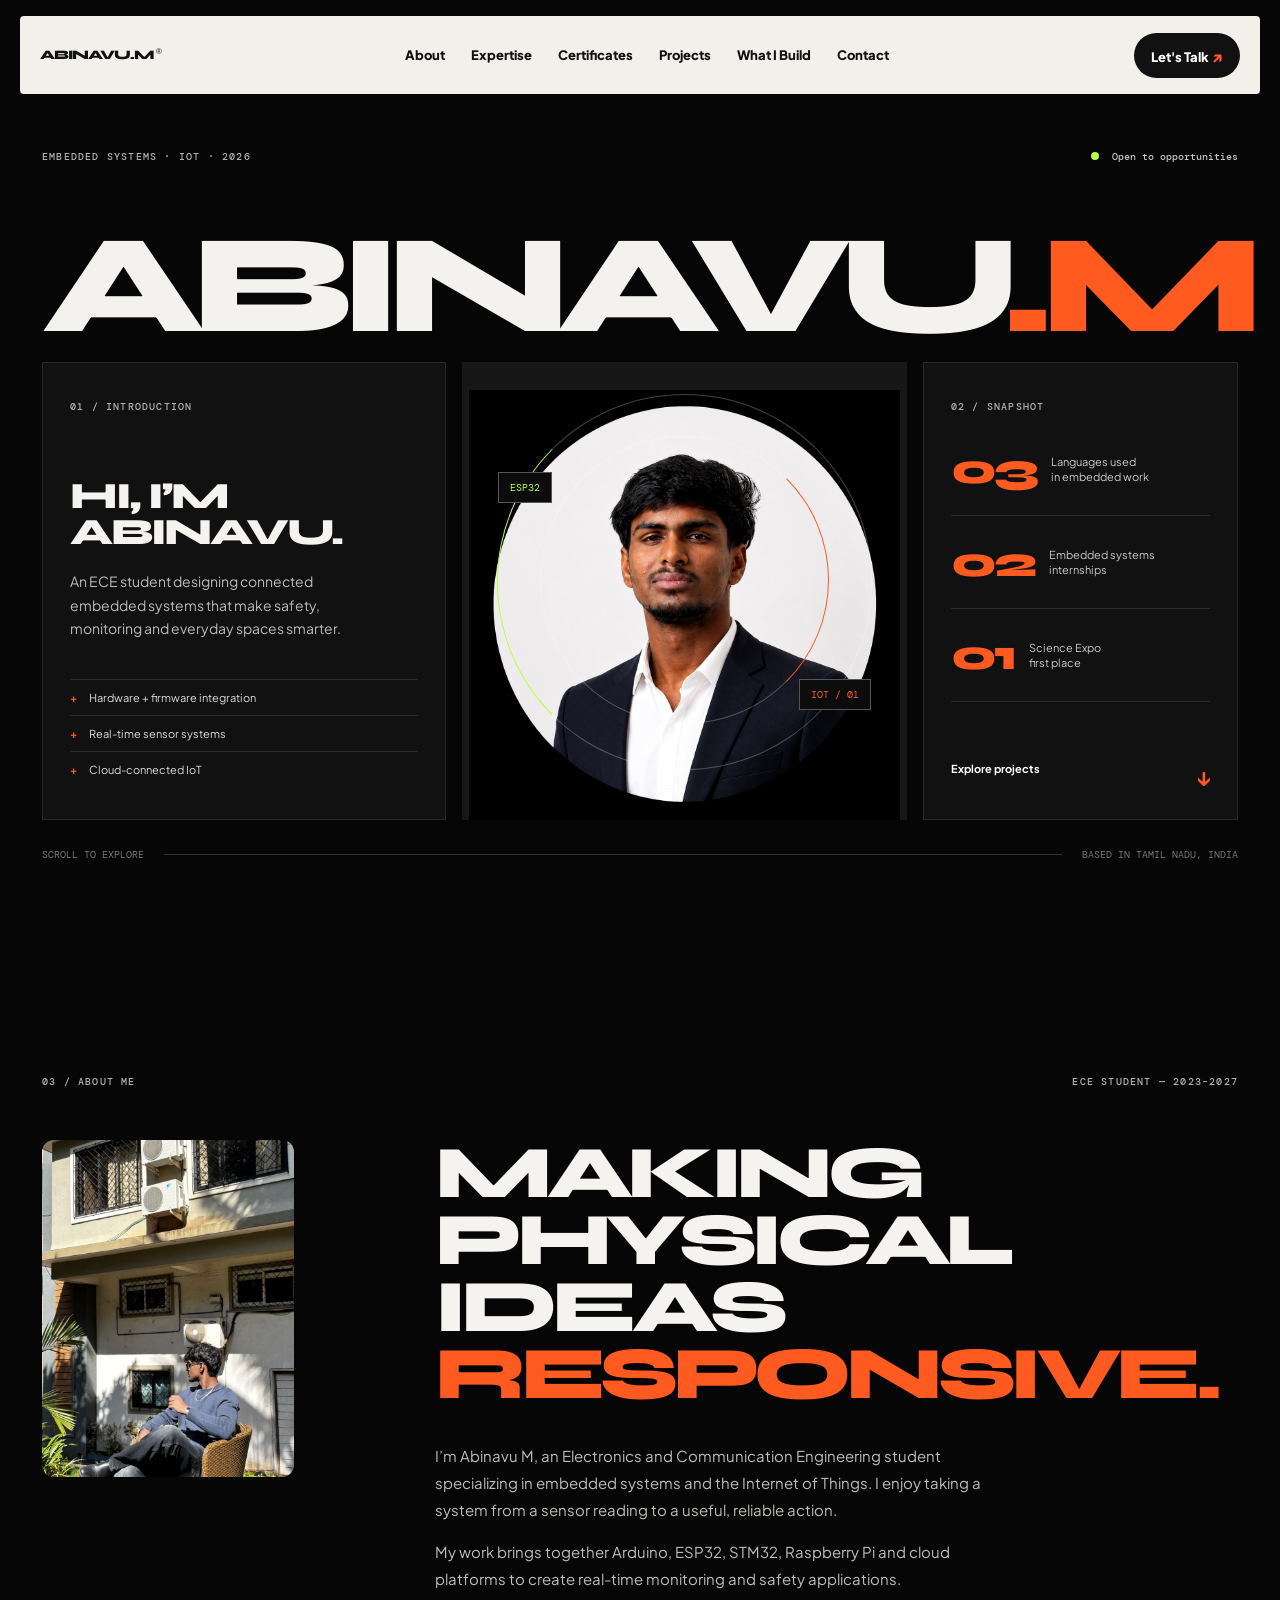
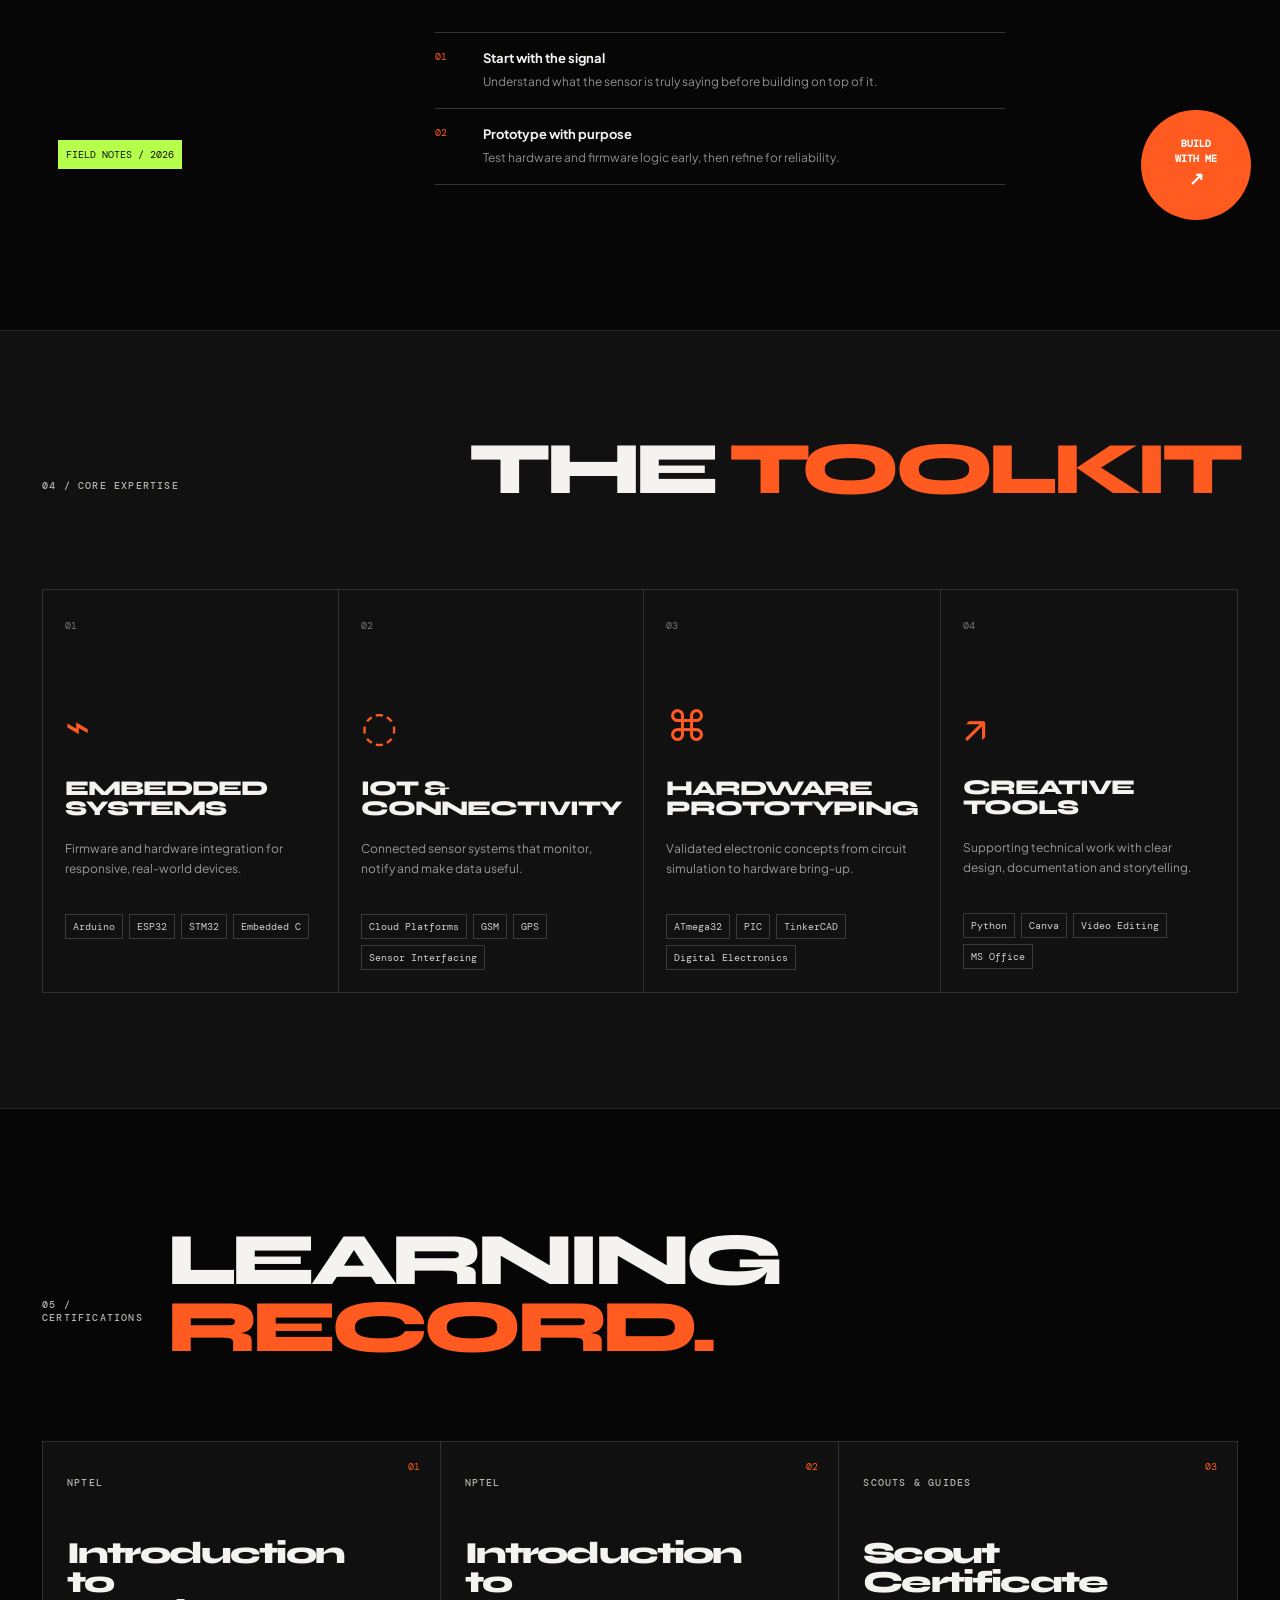
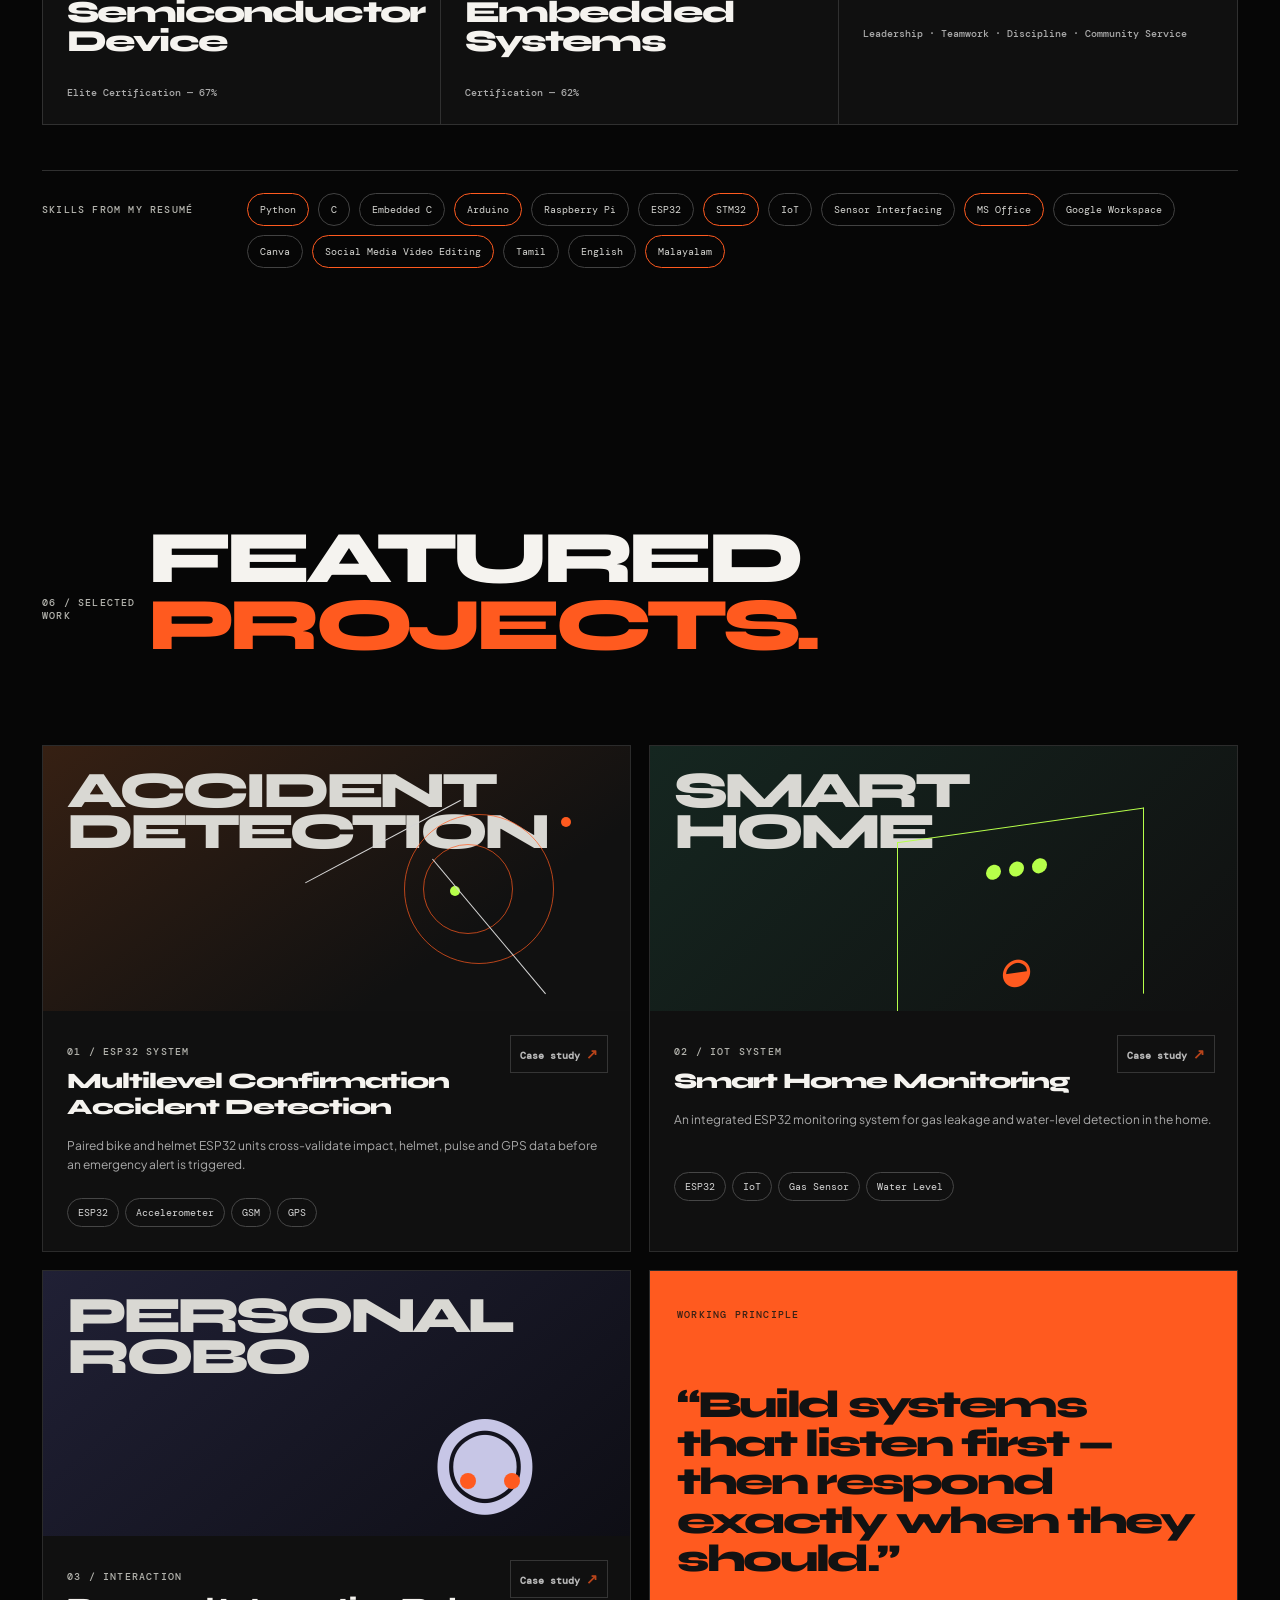
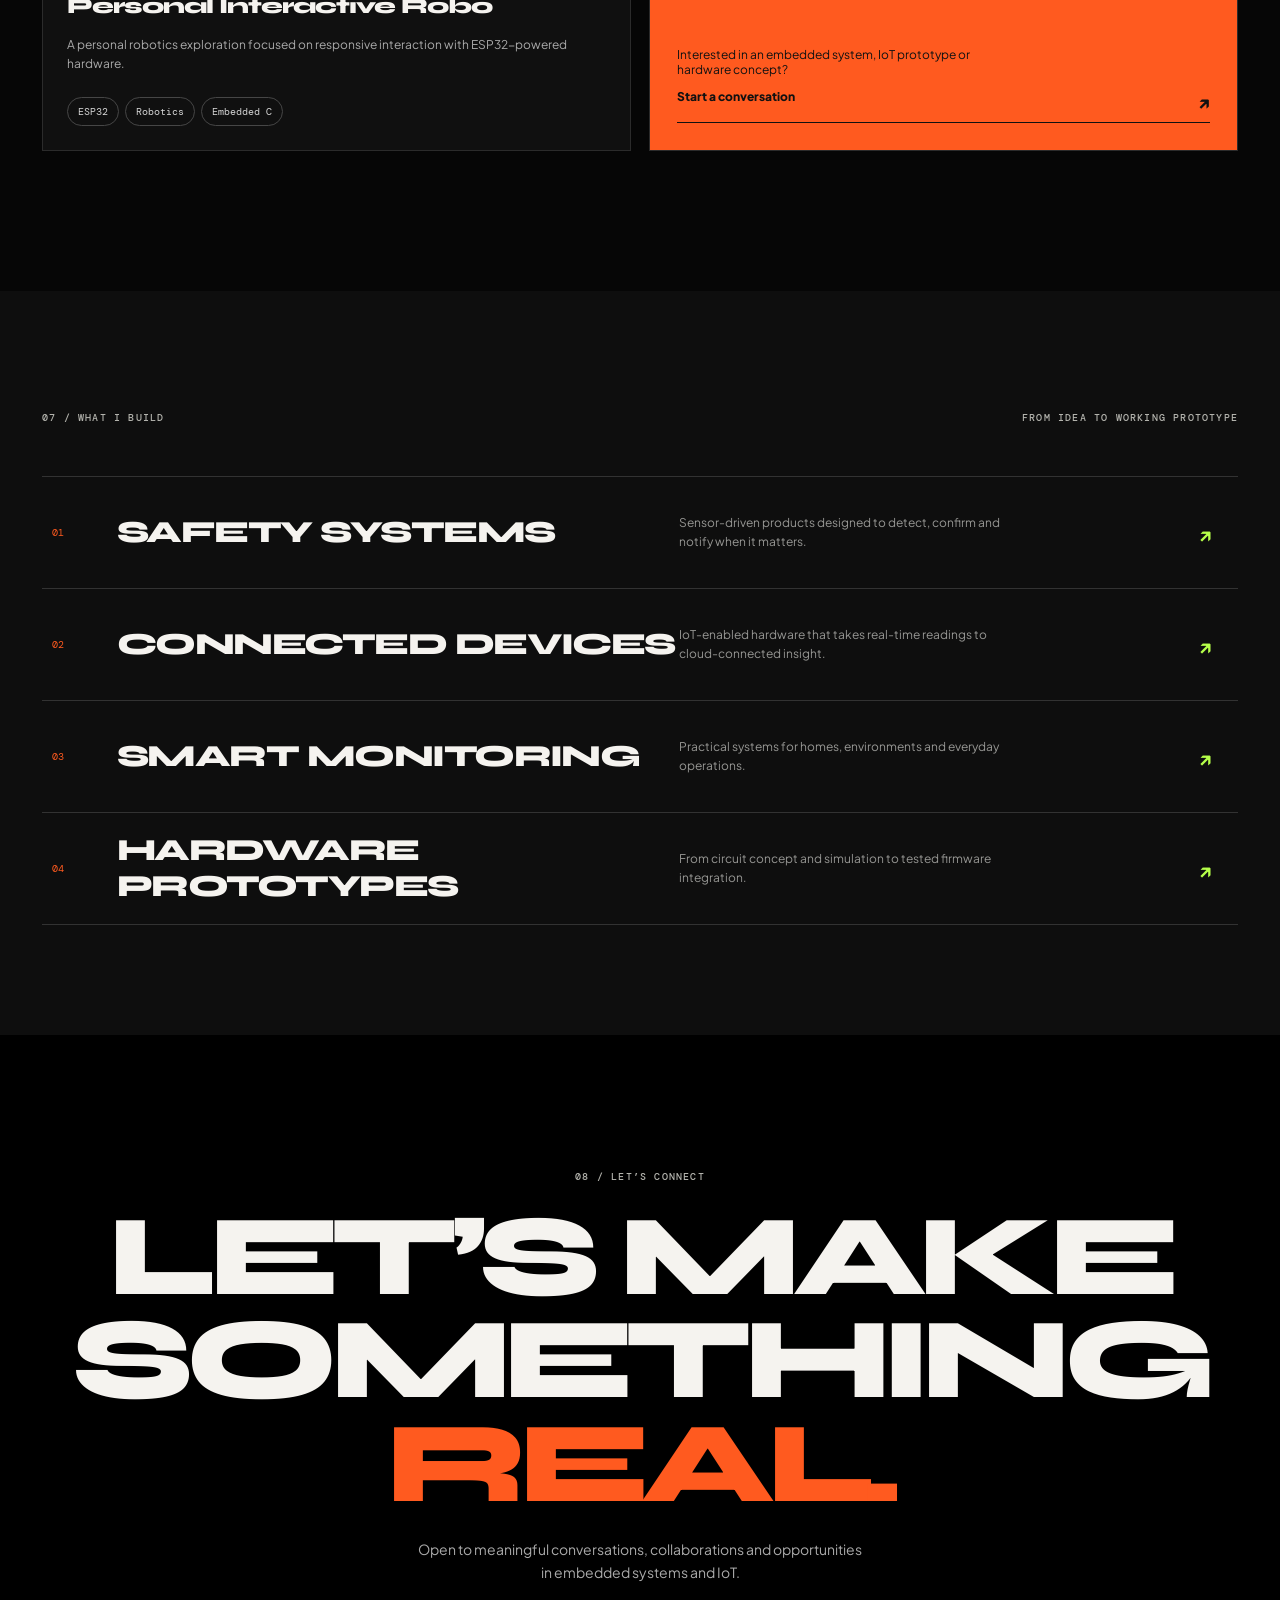
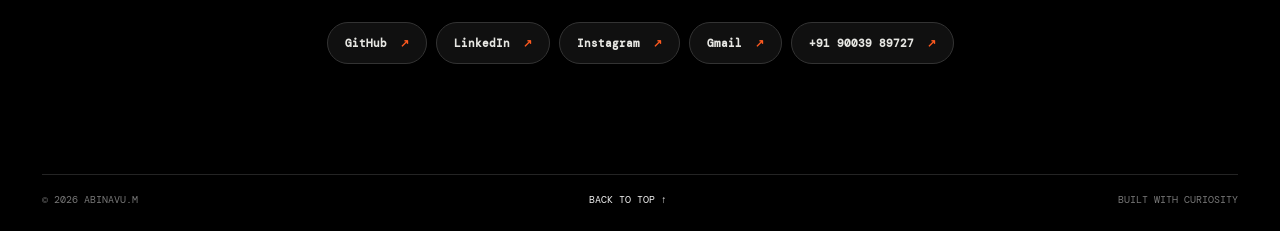
==== index.html @ 6d33aa02 "Publish portfolio website" ====
<!doctype html>
<html lang="en">
<head>
  <meta charset="UTF-8" />
  <meta name="viewport" content="width=device-width, initial-scale=1.0" />
  <meta name="description" content="Abinavu M — embedded systems and IoT engineer." />
  <title>Abinavu M — Embedded Systems & IoT</title>
  <link rel="preconnect" href="https://fonts.googleapis.com">
  <link rel="preconnect" href="https://fonts.gstatic.com" crossorigin>
  <link href="https://fonts.googleapis.com/css2?family=DM+Mono:wght@400;500&family=Syne:wght@500;600;700;800&family=Plus+Jakarta+Sans:wght@400;500;600;700;800&display=swap" rel="stylesheet">
  <link rel="stylesheet" href="style.css" />
</head>
<body>
  <nav class="nav" aria-label="Primary navigation">
    <a class="wordmark" href="#top">ABINAVU.M<span>®</span></a>
    <div class="nav-links"><a href="#about">About</a><a href="#expertise">Expertise</a><a href="#certificates">Certificates</a><a href="#projects">Projects</a><a href="#build">What I Build</a><a href="#contact">Contact</a></div>
    <a class="talk" href="#contact">Let's Talk <span>↗</span></a>
    <button class="menu" type="button" aria-label="Open menu" aria-expanded="false"><i></i><i></i></button>
  </nav>
  <aside class="drawer" aria-hidden="true">
    <div class="drawer-main"><button class="close" aria-label="Close menu">×</button><p class="eyebrow">Navigation</p><div class="drawer-links"><a href="#about">About</a><a href="#expertise">Expertise</a><a href="#certificates">Certificates</a><a href="#projects">Projects</a><a href="#build">What I Build</a><a href="#contact">Contact</a></div></div>
    <div class="drawer-side"><p class="outline-name">ABINAVU</p><p>Building at the intersection of hardware, firmware and real-world safety.</p><div class="platforms"><span>Embedded C</span><span>ESP32</span><span>IoT</span><span>Python</span></div></div>
  </aside>
  <main id="top">
    <section class="hero section-shell">
      <div class="hero-top"><p class="eyebrow">Embedded systems · IoT · 2026</p><p class="availability"><b></b> Open to opportunities</p></div>
      <h1>ABINAVU<span>.M</span></h1>
      <div class="hero-grid">
        <article class="intro-card"><p class="mono">01 / INTRODUCTION</p><h2>HI, I’M<br>ABINAVU.</h2><p class="lead">An ECE student designing connected embedded systems that make safety, monitoring and everyday spaces smarter.</p><ul><li><b>+</b> Hardware + firmware integration</li><li><b>+</b> Real-time sensor systems</li><li><b>+</b> Cloud-connected IoT</li></ul></article>
        <div class="portrait-stage"><div class="orbit orbit-one"></div><div class="orbit orbit-two"></div><div class="chip chip-one">ESP32</div><div class="chip chip-two">IOT / 01</div><img src="abinavu-portrait.png" alt="Portrait of Abinavu M" /></div>
        <article class="stats-card"><p class="mono">02 / SNAPSHOT</p><div><strong>03</strong><span>Languages used<br>in embedded work</span></div><div><strong>02</strong><span>Embedded systems<br>internships</span></div><div><strong>01</strong><span>Science Expo<br>first place</span></div><a href="#projects">Explore projects <span>↓</span></a></article>
      </div>
      <div class="hero-footer"><span>SCROLL TO EXPLORE</span><div class="scroll-line"></div><span>BASED IN TAMIL NADU, INDIA</span></div>
    </section>

    <section id="about" class="about section-shell">
      <div class="section-head"><p class="eyebrow">03 / ABOUT ME</p><p class="mono">ECE STUDENT — 2023–2027</p></div>
      <div class="about-grid"><div class="photo-wrap"><img src="abinavu-outdoor.jpeg" alt="Abinavu seated outdoors" /><span class="photo-label">FIELD NOTES / 2026</span></div>
      <div class="about-copy"><h2>MAKING PHYSICAL<br>IDEAS <em>RESPONSIVE.</em></h2><p>I’m Abinavu M, an Electronics and Communication Engineering student specializing in embedded systems and the Internet of Things. I enjoy taking a system from a sensor reading to a useful, reliable action.</p><p>My work brings together Arduino, ESP32, STM32, Raspberry Pi and cloud platforms to create real-time monitoring and safety applications.</p><div class="principles"><div><span>01</span><b>Start with the signal</b><p>Understand what the sensor is truly saying before building on top of it.</p></div><div><span>02</span><b>Prototype with purpose</b><p>Test hardware and firmware logic early, then refine for reliability.</p></div></div><a class="round-cta" href="#contact">BUILD<br>WITH ME <span>↗</span></a></div></div>
    </section>

    <section id="expertise" class="expertise"><div class="section-shell"><div class="section-head"><p class="eyebrow">04 / CORE EXPERTISE</p><h2>THE <em>TOOLKIT</em></h2></div><div class="expertise-grid">
      <article><span class="card-no">01</span><div class="card-icon">⌁</div><h3>EMBEDDED<br>SYSTEMS</h3><p>Firmware and hardware integration for responsive, real-world devices.</p><ul><li>Arduino</li><li>ESP32</li><li>STM32</li><li>Embedded C</li></ul></article>
      <article><span class="card-no">02</span><div class="card-icon">◌</div><h3>IOT &<br>CONNECTIVITY</h3><p>Connected sensor systems that monitor, notify and make data useful.</p><ul><li>Cloud Platforms</li><li>GSM</li><li>GPS</li><li>Sensor Interfacing</li></ul></article>
      <article><span class="card-no">03</span><div class="card-icon">⌘</div><h3>HARDWARE<br>PROTOTYPING</h3><p>Validated electronic concepts from circuit simulation to hardware bring-up.</p><ul><li>ATmega32</li><li>PIC</li><li>TinkerCAD</li><li>Digital Electronics</li></ul></article>
      <article><span class="card-no">04</span><div class="card-icon">↗</div><h3>CREATIVE<br>TOOLS</h3><p>Supporting technical work with clear design, documentation and storytelling.</p><ul><li>Python</li><li>Canva</li><li>Video Editing</li><li>MS Office</li></ul></article>
    </div></div></section>

    <section id="certificates" class="certificates section-shell"><div class="section-head"><p class="eyebrow">05 / CERTIFICATIONS</p><h2>LEARNING <em>RECORD.</em></h2></div><div class="certificate-grid"><article><span class="cert-no">01</span><p class="mono">NPTEL</p><h3>Introduction to Semiconductor Device</h3><b>Elite Certification — 67%</b></article><article><span class="cert-no">02</span><p class="mono">NPTEL</p><h3>Introduction to Embedded Systems</h3><b>Certification — 62%</b></article><article><span class="cert-no">03</span><p class="mono">SCOUTS &amp; GUIDES</p><h3>Scout Certificate</h3><b>Leadership · Teamwork · Discipline · Community Service</b></article></div><div class="skills-strip"><p class="eyebrow">SKILLS FROM MY RESUMÉ</p><div><span>Python</span><span>C</span><span>Embedded C</span><span>Arduino</span><span>Raspberry Pi</span><span>ESP32</span><span>STM32</span><span>IoT</span><span>Sensor Interfacing</span><span>MS Office</span><span>Google Workspace</span><span>Canva</span><span>Social Media Video Editing</span><span>Tamil</span><span>English</span><span>Malayalam</span></div></div></section>

    <section id="projects" class="projects section-shell"><div class="section-head"><p class="eyebrow">06 / SELECTED WORK</p><h2>FEATURED <em>PROJECTS.</em></h2></div><div class="project-grid">
      <article class="project primary-project"><div class="project-art accident-art"><span>ACCIDENT<br>DETECTION</span><i class="pulse p1"></i><i class="pulse p2"></i><i class="dot d1"></i><i class="dot d2"></i><i class="line l1"></i><i class="line l2"></i></div><div class="project-info"><div><p class="mono">01 / ESP32 SYSTEM</p><h3>Multilevel Confirmation Accident Detection</h3></div><a class="preview disabled" aria-label="Project preview unavailable">Case study <span>↗</span></a><p>Paired bike and helmet ESP32 units cross-validate impact, helmet, pulse and GPS data before an emergency alert is triggered.</p><div class="badges"><span>ESP32</span><span>Accelerometer</span><span>GSM</span><span>GPS</span></div></div></article>
      <article class="project"><div class="project-art home-art"><span>SMART<br>HOME</span><div class="home-graphic"><i></i><i></i><i></i><b>◒</b></div></div><div class="project-info"><div><p class="mono">02 / IOT SYSTEM</p><h3>Smart Home Monitoring</h3></div><a class="preview disabled" aria-label="Project preview unavailable">Case study <span>↗</span></a><p>An integrated ESP32 monitoring system for gas leakage and water-level detection in the home.</p><div class="badges"><span>ESP32</span><span>IoT</span><span>Gas Sensor</span><span>Water Level</span></div></div></article>
      <article class="project"><div class="project-art robo-art"><span>PERSONAL<br>ROBO</span><div class="robot">◉<i></i><i></i></div></div><div class="project-info"><div><p class="mono">03 / INTERACTION</p><h3>Personal Interactive Robo</h3></div><a class="preview disabled" aria-label="Project preview unavailable">Case study <span>↗</span></a><p>A personal robotics exploration focused on responsive interaction with ESP32-powered hardware.</p><div class="badges"><span>ESP32</span><span>Robotics</span><span>Embedded C</span></div></div></article>
      <article class="project project-quote"><p class="mono">WORKING PRINCIPLE</p><blockquote>“Build systems that listen first — then respond exactly when they should.”</blockquote><p>Interested in an embedded system, IoT prototype or hardware concept?</p><a href="#contact">Start a conversation <span>↗</span></a></article>
    </div></section>

    <section id="build" class="build"><div class="section-shell"><div class="section-head"><p class="eyebrow">07 / WHAT I BUILD</p><p class="mono">FROM IDEA TO WORKING PROTOTYPE</p></div><div class="service-list"><article><span>01</span><h3>SAFETY SYSTEMS</h3><p>Sensor-driven products designed to detect, confirm and notify when it matters.</p><b>↗</b></article><article><span>02</span><h3>CONNECTED DEVICES</h3><p>IoT-enabled hardware that takes real-time readings to cloud-connected insight.</p><b>↗</b></article><article><span>03</span><h3>SMART MONITORING</h3><p>Practical systems for homes, environments and everyday operations.</p><b>↗</b></article><article><span>04</span><h3>HARDWARE PROTOTYPES</h3><p>From circuit concept and simulation to tested firmware integration.</p><b>↗</b></article></div></div></section>
    <footer id="contact"><p class="eyebrow">08 / LET’S CONNECT</p><h2>LET’S MAKE<br>SOMETHING <em>REAL.</em></h2><p class="footer-copy">Open to meaningful conversations, collaborations and opportunities in embedded systems and IoT.</p><div class="socials"><a href="https://github.com/abiabinavu" target="_blank" rel="noreferrer">GitHub <span>↗</span></a><a href="https://www.linkedin.com/in/abi-abinavu" target="_blank" rel="noreferrer">LinkedIn <span>↗</span></a><a href="https://www.instagram.com/abiabinavu" target="_blank" rel="noreferrer">Instagram <span>↗</span></a><a href="mailto:abinavuabinavu@gmail.com">Gmail <span>↗</span></a><a href="tel:+919003989727">+91 90039 89727 <span>↗</span></a></div><div class="footer-bottom"><span>© 2026 ABINAVU.M</span><a href="#top">BACK TO TOP ↑</a><span>BUILT WITH CURIOSITY</span></div></footer>
  </main><script src="script.js"></script>
</body>
</html>
---- style.css ----
:root{--bg:#060606;--surface:#111;--line:#292929;--ink:#f5f3ef;--muted:#a7a7a3;--orange:#ff5a1f;--lime:#b6ff4a}*{box-sizing:border-box}html{scroll-behavior:smooth;overflow-x:hidden}body{margin:0;background:var(--bg);color:var(--ink);font-family:'Plus Jakarta Sans',sans-serif;overflow-x:hidden}.section-shell{max-width:1400px;margin:auto;padding:0 42px}.nav{height:78px;width:min(calc(100% - 40px),1320px);position:sticky;z-index:20;top:16px;margin:16px auto 0;padding:0 20px;background:#f1f0eb;color:#111;display:flex;align-items:center;justify-content:space-between;border-radius:4px}.wordmark{font:800 19px Syne,sans-serif;color:#111;text-decoration:none;letter-spacing:-1px}.wordmark span{font:500 8px sans-serif;vertical-align:top;margin-left:2px}.nav-links{display:flex;gap:26px}.nav a{color:#111;text-decoration:none;font-size:13px;font-weight:800}.nav-links a:hover{text-decoration:underline}.talk{padding:12px 17px!important;border-radius:30px;background:#111;color:white!important}.talk span{color:var(--orange);font-size:16px}.menu{display:none;border:0;background:transparent;width:38px;height:38px;padding:8px}.menu i{display:block;height:2px;background:#111;margin:6px 0}.drawer{position:fixed;z-index:50;inset:0;display:grid;grid-template-columns:1.15fr .85fr;visibility:hidden;opacity:0;transition:.35s ease}.drawer.is-open{visibility:visible;opacity:1}.drawer-main{position:relative;background:#050505;padding:8vw}.drawer-side{background:#202020;padding:8vw 5vw;display:flex;flex-direction:column;justify-content:center}.close{position:absolute;right:35px;top:24px;border:0;background:transparent;color:#fff;font-size:42px;line-height:1}.drawer-links{margin-top:8vh;display:flex;flex-direction:column;gap:14px}.drawer-links a{font:800 clamp(1.8rem,5vw,4rem) Syne,sans-serif;color:#fff;text-decoration:none;text-transform:uppercase;white-space:nowrap}.drawer-links a:hover{color:var(--orange)}.outline-name{font:800 clamp(4rem,9vw,8rem) Syne,sans-serif;color:transparent;-webkit-text-stroke:1px #777;line-height:.8}.drawer-side>p:not(.outline-name){max-width:260px;color:#b9b9b9;line-height:1.6}.platforms{display:flex;flex-wrap:wrap;gap:8px;margin-top:25px}.platforms span,.badges span{border:1px solid #464646;border-radius:20px;padding:7px 10px;font:10px 'DM Mono',monospace;color:#d6d6d6}.eyebrow,.mono{font:500 10px 'DM Mono',monospace;letter-spacing:1.2px;color:#b3b3ad;text-transform:uppercase}.hero{padding-top:46px}.hero-top,.section-head,.hero-footer{display:flex;justify-content:space-between;align-items:center}.availability{font:500 10px 'DM Mono',monospace;color:#c4c4c0}.availability b{display:inline-block;width:8px;height:8px;border-radius:50%;background:var(--lime);margin-right:7px}.hero h1{font:900 clamp(4.4rem,15vw,13rem) Syne,sans-serif;letter-spacing:-.09em;line-height:.72;margin:62px 0 26px;color:#f3f2ee}.hero h1 span{color:var(--orange)}.hero-grid{display:grid;grid-template-columns:1fr 1.1fr .78fr;min-height:458px;gap:16px}.intro-card,.stats-card{border:1px solid var(--line);background:var(--surface);padding:27px;position:relative}.intro-card h2{font:800 clamp(1.7rem,2.9vw,3rem) Syne,sans-serif;line-height:.95;letter-spacing:-.06em;margin:66px 0 20px}.lead{font-size:14px;line-height:1.7;color:#bbb;max-width:275px}.intro-card ul{list-style:none;margin:38px 0 0;padding:0}.intro-card li{font-size:11px;padding:11px 0;border-top:1px solid #2c2c2c;color:#ddd}.intro-card li b{color:var(--orange);margin-right:10px}.portrait-stage{background:#171717;position:relative;overflow:hidden;display:flex;align-items:end;justify-content:center}.portrait-stage:after{content:'';position:absolute;width:85%;aspect-ratio:1;border-radius:50%;top:11%;background:radial-gradient(circle,#353535 0 1%,#222 2% 18%,transparent 19%);opacity:.55}.portrait-stage img{height:94%;max-width:100%;object-fit:contain;z-index:2;filter:contrast(1.05)}.orbit{position:absolute;z-index:3;border:1px solid rgba(255,255,255,.25);border-radius:50%;animation:spin 14s linear infinite}.orbit-one{height:63%;aspect-ratio:1;top:16%;border-right-color:var(--orange)}.orbit-two{height:82%;aspect-ratio:1;top:7%;border-left-color:var(--lime);animation-direction:reverse}.chip{position:absolute;z-index:4;font:10px 'DM Mono',monospace;padding:8px 11px;background:#0c0c0c;border:1px solid #555}.chip-one{top:24%;left:8%;color:var(--lime)}.chip-two{right:8%;bottom:24%;color:var(--orange)}@keyframes spin{to{transform:rotate(360deg)}}.stats-card{display:flex;flex-direction:column}.stats-card>div{padding:20px 0;border-bottom:1px solid #2d2d2d;display:flex;align-items:center;gap:15px}.stats-card strong{font:800 43px Syne,sans-serif;color:var(--orange);letter-spacing:-3px}.stats-card span{font-size:11px;line-height:1.4;color:#cacac6}.stats-card a{margin-top:auto;text-decoration:none;color:#fff;font-size:11px;font-weight:700}.stats-card a span{float:right;font-size:22px;color:var(--orange)}.hero-footer{padding:28px 0 74px;font:10px 'DM Mono',monospace;color:#777}.scroll-line{height:1px;background:#343434;flex:1;margin:0 20px}.about{padding-top:130px;padding-bottom:145px}.about-grid{display:grid;grid-template-columns:.92fr 1.08fr;gap:11vw;margin-top:42px}.photo-wrap{position:relative}.photo-wrap img{width:100%;display:block;border-radius:12px;filter:saturate(.8) contrast(1.05)}.photo-label{position:absolute;bottom:16px;left:16px;color:#111;background:var(--lime);padding:8px;font:10px 'DM Mono',monospace}.about-copy{position:relative}.about-copy h2,.section-head h2,footer h2{font:800 clamp(2.6rem,5.8vw,6rem) Syne,sans-serif;line-height:.9;letter-spacing:-.075em;margin:0 0 34px}.about-copy h2 em,.section-head h2 em,footer h2 em{color:var(--orange);font-style:normal}.about-copy>p{color:#bdbdb9;max-width:570px;line-height:1.8;font-size:15px}.principles{border-top:1px solid #333;margin-top:40px;max-width:570px}.principles>div{display:grid;grid-template-columns:48px 1fr;padding:17px 0;border-bottom:1px solid #333}.principles span{font:10px 'DM Mono',monospace;color:var(--orange)}.principles b{font-size:13px}.principles p{grid-column:2;margin:7px 0 0;font-size:12px;color:#8f8f8d;line-height:1.5}.round-cta{position:absolute;right:-35px;bottom:-35px;width:110px;height:110px;border-radius:50%;background:var(--orange);color:#fff;display:grid;place-content:center;text-align:center;text-decoration:none;font:800 10px 'DM Mono',monospace;line-height:1.5;transition:.25s}.round-cta span{font-size:18px}.round-cta:hover{transform:rotate(10deg) scale(1.09);background:var(--lime);color:#111}.expertise{background:#111;padding:105px 0 115px;border-top:1px solid #252525;border-bottom:1px solid #252525}.expertise-grid{display:grid;grid-template-columns:repeat(4,1fr);margin-top:53px}.expertise-grid article{position:relative;min-height:375px;border:1px solid #303030;padding:22px;transition:.3s}.expertise-grid article+article{border-left:0}.expertise-grid article:hover{background:#171717;box-shadow:inset 0 0 40px rgba(255,90,31,.09)}.card-no{font:10px 'DM Mono',monospace;color:#777}.card-icon{color:var(--orange);font-size:42px;margin:64px 0 28px}.expertise-grid h3{font:800 21px Syne,sans-serif;line-height:.93;letter-spacing:-1px}.expertise-grid p{color:#999;font-size:12px;line-height:1.6;min-height:55px}.expertise-grid ul{margin:20px 0 0;padding:0;list-style:none;display:flex;flex-wrap:wrap;gap:6px}.expertise-grid li{font:10px 'DM Mono',monospace;color:#d0d0ce;border:1px solid #3a3a3a;padding:5px 7px}.projects{padding-top:133px;padding-bottom:140px}.project-grid{display:grid;grid-template-columns:1fr 1fr;gap:18px;margin-top:52px}.project{border:1px solid #2b2b2b;background:#101010}.project-art{height:265px;position:relative;overflow:hidden;background:#191919;padding:24px;font:800 clamp(2.4rem,4vw,4.6rem) Syne,sans-serif;line-height:.82;letter-spacing:-.08em;color:#d9d8d3}.accident-art{background:linear-gradient(145deg,#362013,#111 72%)}.project-art i{position:absolute;display:block}.pulse{height:150px;width:150px;border:1px solid rgba(255,90,31,.7);border-radius:50%;right:13%;top:26%;animation:pulse 2.5s infinite}.p2{height:90px;width:90px;right:20%;top:37%;animation-delay:.5s}.dot{width:10px;height:10px;background:var(--lime);border-radius:50%}.d1{right:29%;top:53%}.d2{right:10%;top:27%;background:var(--orange)}.line{height:1px;background:#d6d6d6;width:30%;transform:rotate(-28deg)}.l1{right:27%;top:36%}.l2{right:9%;top:68%;transform:rotate(50deg)}@keyframes pulse{50%{transform:scale(1.12);opacity:.45}}.home-art{background:linear-gradient(135deg,#152620,#101010)}.home-graphic{position:absolute;right:16%;bottom:0;width:42%;height:70%;border:1px solid #b6ff4a;border-bottom:0;transform:skewY(-8deg);display:flex;gap:12%;padding:35px 15%}.home-graphic i{position:static;width:15px;height:15px;background:var(--lime);border-radius:50%}.home-graphic b{position:absolute;bottom:25px;left:42%;color:var(--orange);font-size:34px}.robo-art{background:linear-gradient(140deg,#202035,#0e0e15)}.robot{position:absolute;right:17%;bottom:12%;font-size:118px;color:#c7c6e6;line-height:.7}.robot i{width:16px;height:16px;background:var(--orange);border-radius:50%;top:52px;left:29px}.robot i+ i{left:73px}.project-info{padding:24px;position:relative}.project-info h3{font:800 22px Syne,sans-serif;letter-spacing:-1px;margin:10px 80px 16px 0}.project-info>p{font-size:12px;color:#aaa;line-height:1.65;min-height:42px}.preview{position:absolute;right:22px;top:24px;font:600 10px 'DM Mono',monospace;color:#fff;text-decoration:none;padding:9px;border:1px solid #454545}.preview span{color:var(--orange);font-size:14px}.disabled{opacity:.7;cursor:default}.badges{display:flex;flex-wrap:wrap;gap:6px;margin-top:20px}.project-quote{min-height:440px;padding:27px;display:flex;flex-direction:column;background:var(--orange);color:#121212}.project-quote .mono{color:#372014}.project-quote blockquote{font:800 clamp(1.7rem,3vw,3rem) Syne,sans-serif;line-height:1;letter-spacing:-.06em;margin:auto 0}.project-quote>p:not(.mono){font-size:12px;max-width:300px}.project-quote a{color:#111;font-size:12px;font-weight:800;text-decoration:none;border-bottom:1px solid #111;padding-bottom:10px}.project-quote a span{float:right;font-size:18px}.build{padding:110px 0;background:#0e0e0e}.service-list{margin-top:42px;border-top:1px solid #323232}.service-list article{min-height:112px;display:grid;grid-template-columns:65px 1.3fr 1.2fr 30px;align-items:center;border-bottom:1px solid #323232;transition:.25s;padding:0 10px}.service-list article:hover{background:#171717;padding-left:22px}.service-list span{font:10px 'DM Mono',monospace;color:var(--orange)}.service-list h3{font:800 clamp(1.2rem,2.4vw,2.2rem) Syne,sans-serif;letter-spacing:-.05em;margin:0}.service-list p{font-size:12px;line-height:1.6;color:#969693;max-width:330px}.service-list b{font-size:20px;color:var(--lime)}footer{padding:125px 42px 25px;text-align:center;background:#000}footer h2{font-size:clamp(3.5rem,9vw,9rem);margin:22px 0}.footer-copy{font-size:14px;color:#aaa;line-height:1.7;max-width:450px;margin:0 auto 37px}.socials{display:flex;justify-content:center;gap:9px;flex-wrap:wrap}.socials a,.socials button{background:#101010;border:1px solid #333;color:#e7e7e3;padding:13px 17px;border-radius:30px;font:600 11px 'DM Mono',monospace;text-decoration:none}.socials a:hover{border-color:var(--orange);color:var(--orange)}.socials span{color:var(--orange);margin-left:6px}.muted-social{opacity:.55;cursor:default}.footer-bottom{max-width:1316px;margin:110px auto 0;padding-top:18px;border-top:1px solid #242424;display:flex;justify-content:space-between;color:#777;font:10px 'DM Mono',monospace}.footer-bottom a{color:#eee;text-decoration:none}
@media(max-width:850px){.nav-links,.talk{display:none}.menu{display:block}.hero-grid{grid-template-columns:1fr 1fr}.portrait-stage{grid-row:1;grid-column:1/3;height:470px}.intro-card{grid-row:2}.stats-card{grid-row:2}.expertise-grid{grid-template-columns:1fr 1fr}.expertise-grid article:nth-child(3){border-left:1px solid #303030}.about-grid{gap:55px}.round-cta{right:0}.project-grid{grid-template-columns:1fr}.project-quote{min-height:300px}.drawer{grid-template-columns:1fr}.drawer-side{display:none}}
@media(max-width:575px){.section-shell{padding:0 19px}.nav{height:63px;width:calc(100% - 20px);top:10px;margin-top:10px;padding:0 15px}.hero{padding-top:35px}.hero h1{font-size:4.25rem;margin:48px 0 22px}.hero-grid{grid-template-columns:1fr;gap:10px}.portrait-stage{grid-row:1;grid-column:auto;height:320px}.intro-card{grid-row:2;padding:21px}.stats-card{grid-row:3;padding:21px}.intro-card h2{margin:35px 0 15px}.hero-footer{padding:22px 0 48px;font-size:8px}.hero-footer span:last-child{display:none}.about{padding-top:82px;padding-bottom:105px}.section-head{align-items:start}.section-head .mono{max-width:120px;text-align:right;line-height:1.5}.about-grid{grid-template-columns:1fr;margin-top:28px;gap:40px}.about-copy h2,.section-head h2{font-size:2.55rem}.round-cta{position:static;margin:30px 0 0}.expertise{padding:76px 0}.expertise-grid{grid-template-columns:1fr;margin-top:33px}.expertise-grid article,.expertise-grid article+article,.expertise-grid article:nth-child(3){border-left:1px solid #303030}.expertise-grid article{min-height:260px}.card-icon{margin:28px 0 22px}.projects{padding-top:82px;padding-bottom:85px}.project-grid{margin-top:32px}.project-art{height:215px}.project-info{padding:19px}.service-list article{grid-template-columns:34px 1fr 22px;min-height:126px;padding:15px 0}.service-list p{grid-column:2;grid-row:2;margin:6px 0}.service-list b{grid-column:3;grid-row:1/3}.build{padding:77px 0}footer{padding:90px 19px 20px}footer h2{font-size:3.5rem}.footer-bottom{margin-top:75px;font-size:8px}.footer-bottom span:last-child{display:none}.drawer-main{padding:70px 30px}.drawer-links{gap:16px;margin-top:13vh}.drawer-links a{font-size:1.4rem}.close{right:20px;top:14px}}
@media(min-width:576px) and (max-width:1000px){.hero h1{font-size:11vw}}
@media(max-width:575px){.hero h1{font-size:3.2rem}}
.certificates{padding-top:118px;padding-bottom:124px}.certificate-grid{display:grid;grid-template-columns:repeat(3,1fr);margin-top:46px;border-top:1px solid #303030}.certificate-grid article{position:relative;min-height:238px;padding:24px;border:1px solid #303030;border-top:0;background:#101010}.certificate-grid article+article{border-left:0}.cert-no{position:absolute;right:20px;top:18px;font:10px 'DM Mono',monospace;color:var(--orange)}.certificate-grid h3{font:800 clamp(1.3rem,2.4vw,2.25rem) Syne,sans-serif;line-height:.96;letter-spacing:-.06em;margin:50px 0 22px;max-width:300px}.certificate-grid b{font:500 10px 'DM Mono',monospace;color:#aaa;line-height:1.5}.skills-strip{display:grid;grid-template-columns:180px 1fr;gap:25px;margin-top:45px;padding-top:22px;border-top:1px solid #303030}.skills-strip>div{display:flex;flex-wrap:wrap;gap:9px}.skills-strip span{border:1px solid #424242;border-radius:20px;color:#d5d5d1;padding:9px 12px;font:10px 'DM Mono',monospace}.skills-strip span:nth-child(3n+1){border-color:var(--orange)}
@media(max-width:850px){.certificate-grid{grid-template-columns:1fr}.certificate-grid article+article{border-left:1px solid #303030;border-top:0}.certificate-grid article{min-height:180px}.certificate-grid h3{margin:30px 0 16px}.skills-strip{grid-template-columns:1fr;gap:15px}}
@media(max-width:575px){.certificates{padding-top:80px;padding-bottom:84px}.certificate-grid{margin-top:30px}.skills-strip{margin-top:30px}}
@media(min-width:576px){.hero h1{font-size:clamp(4rem,11vw,10.5rem)}}
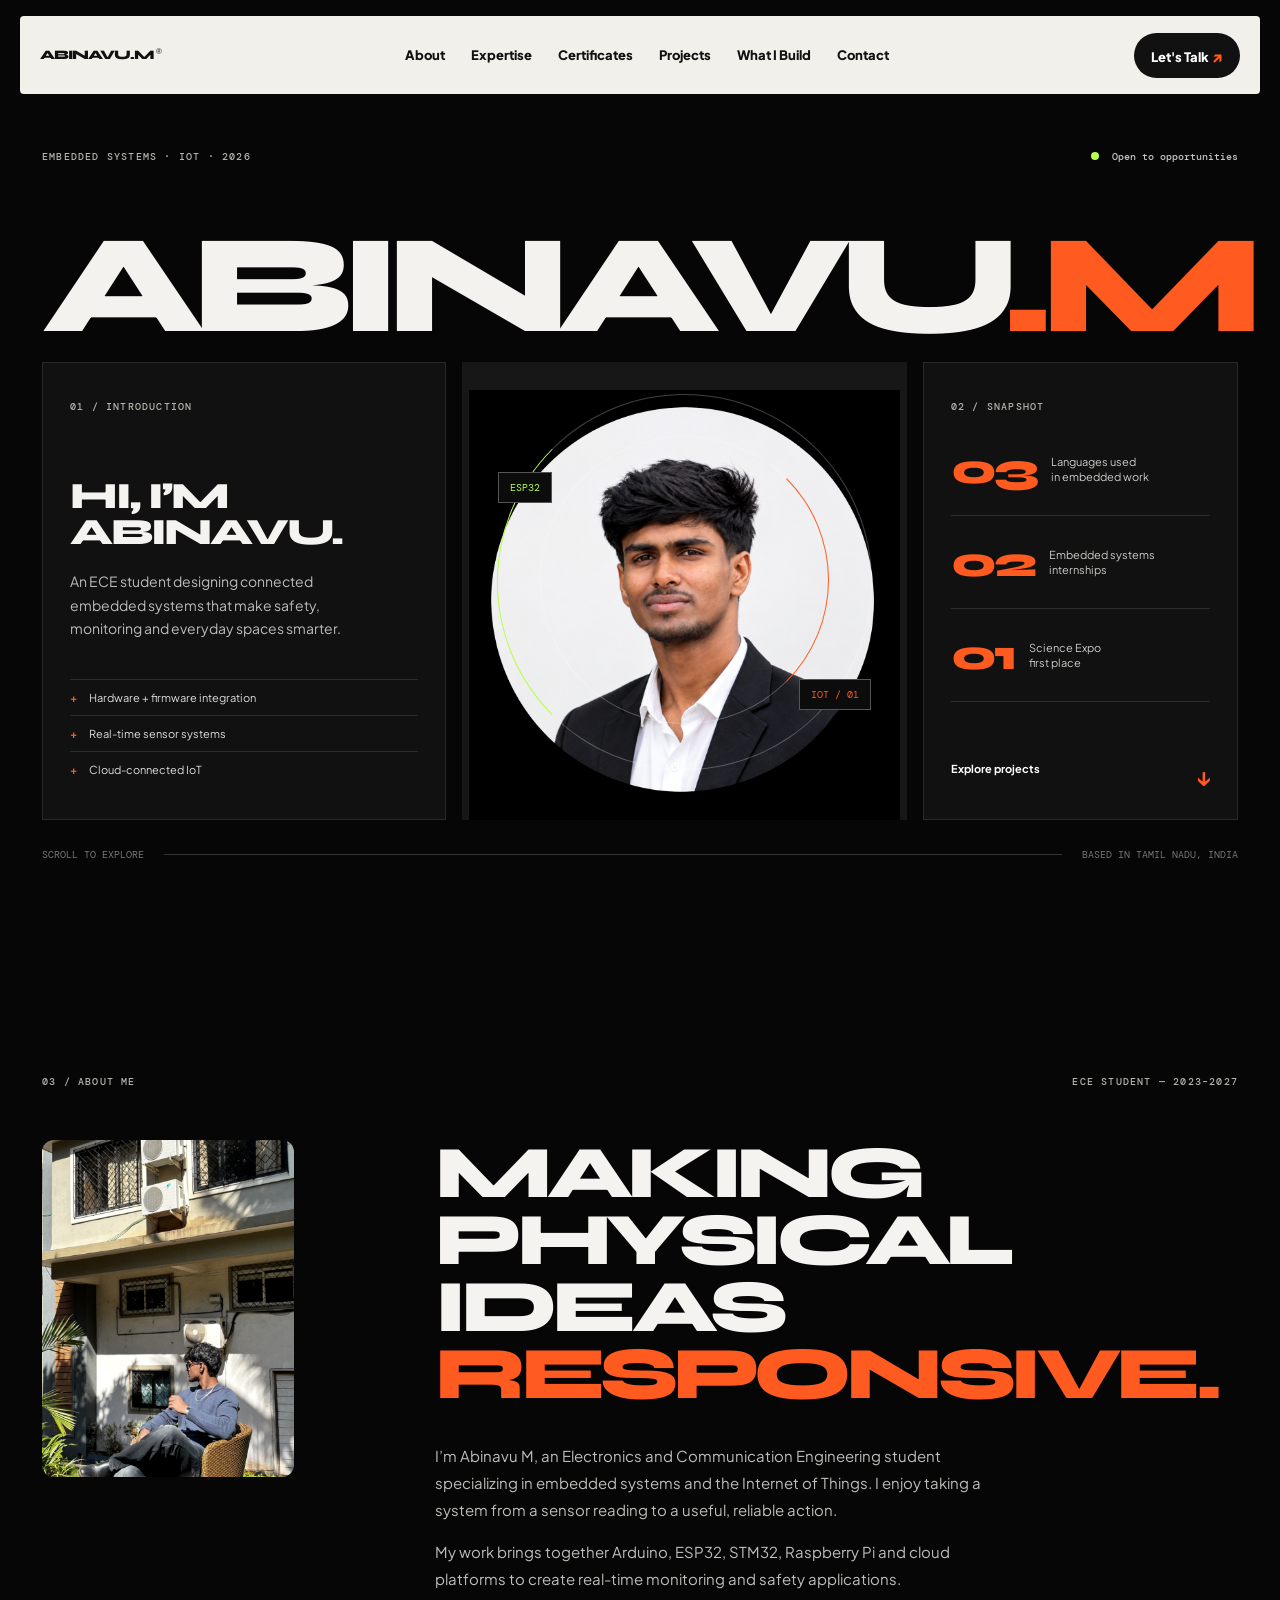
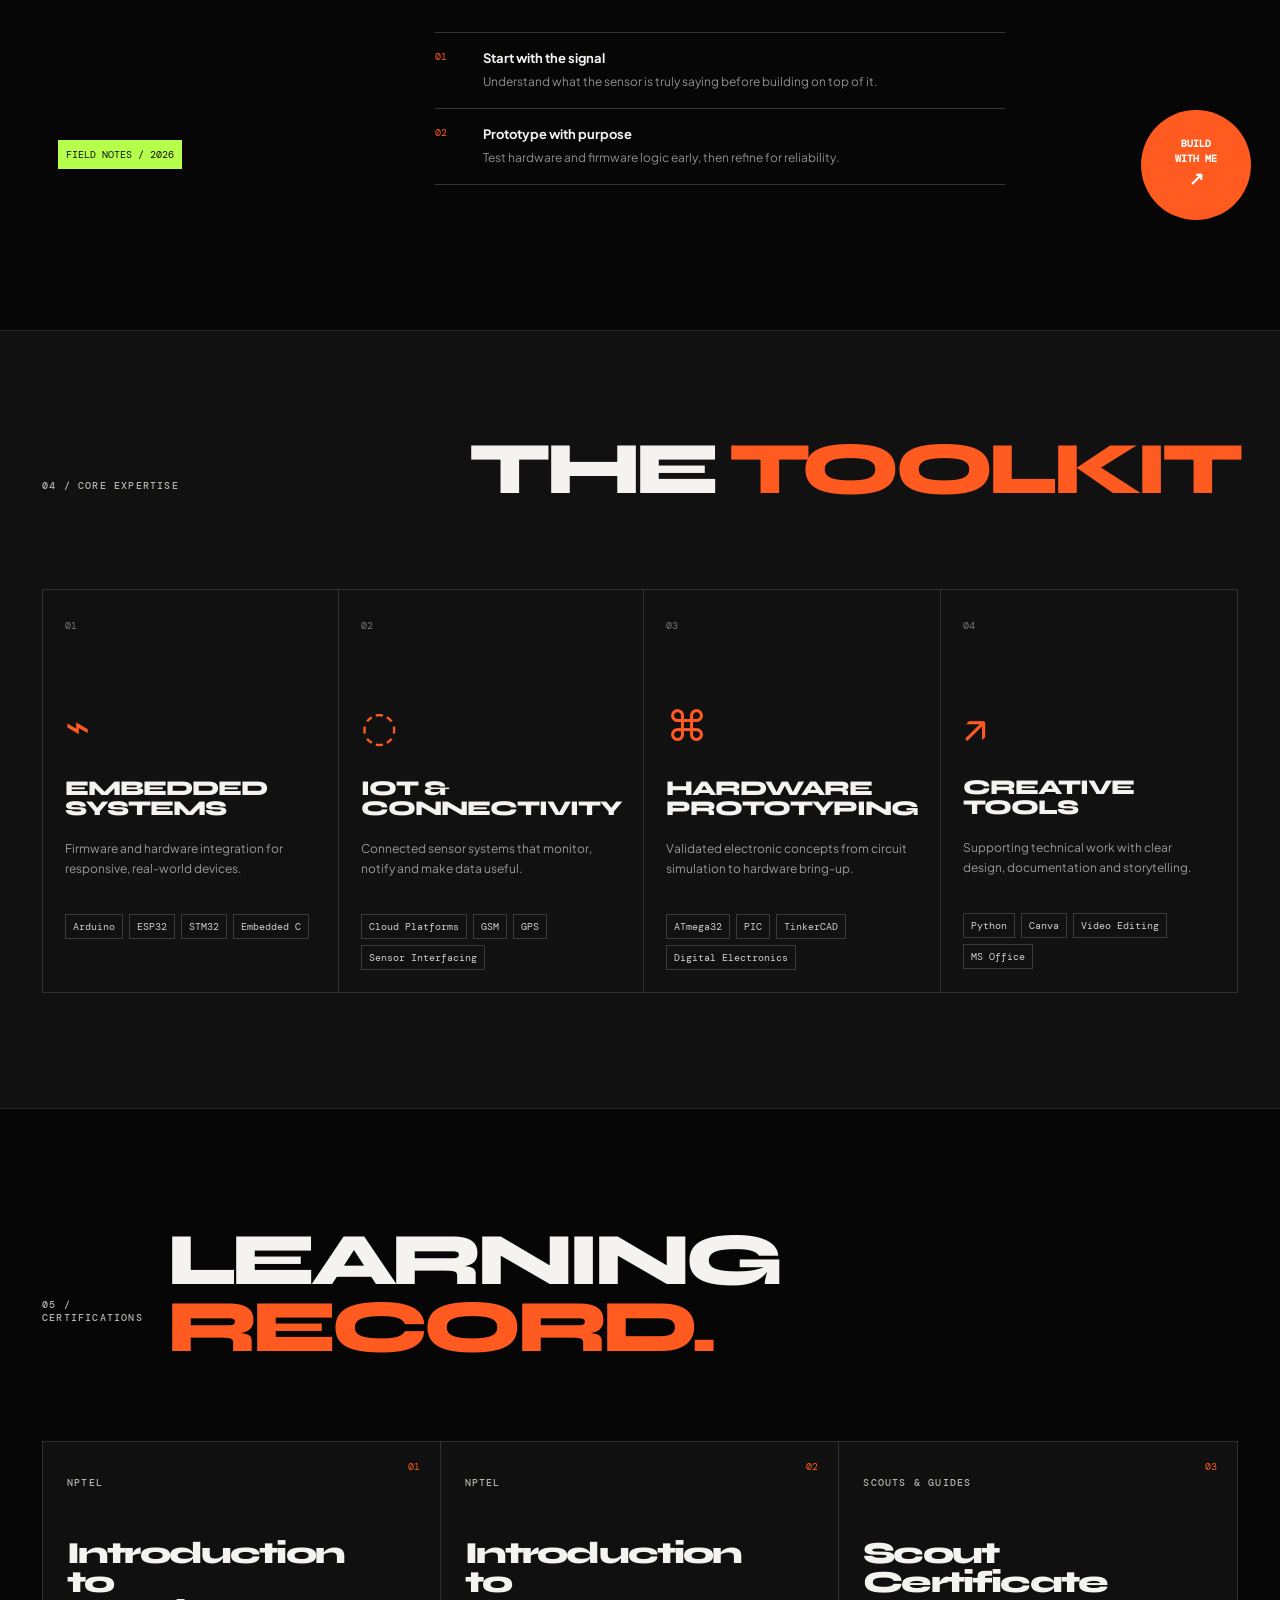
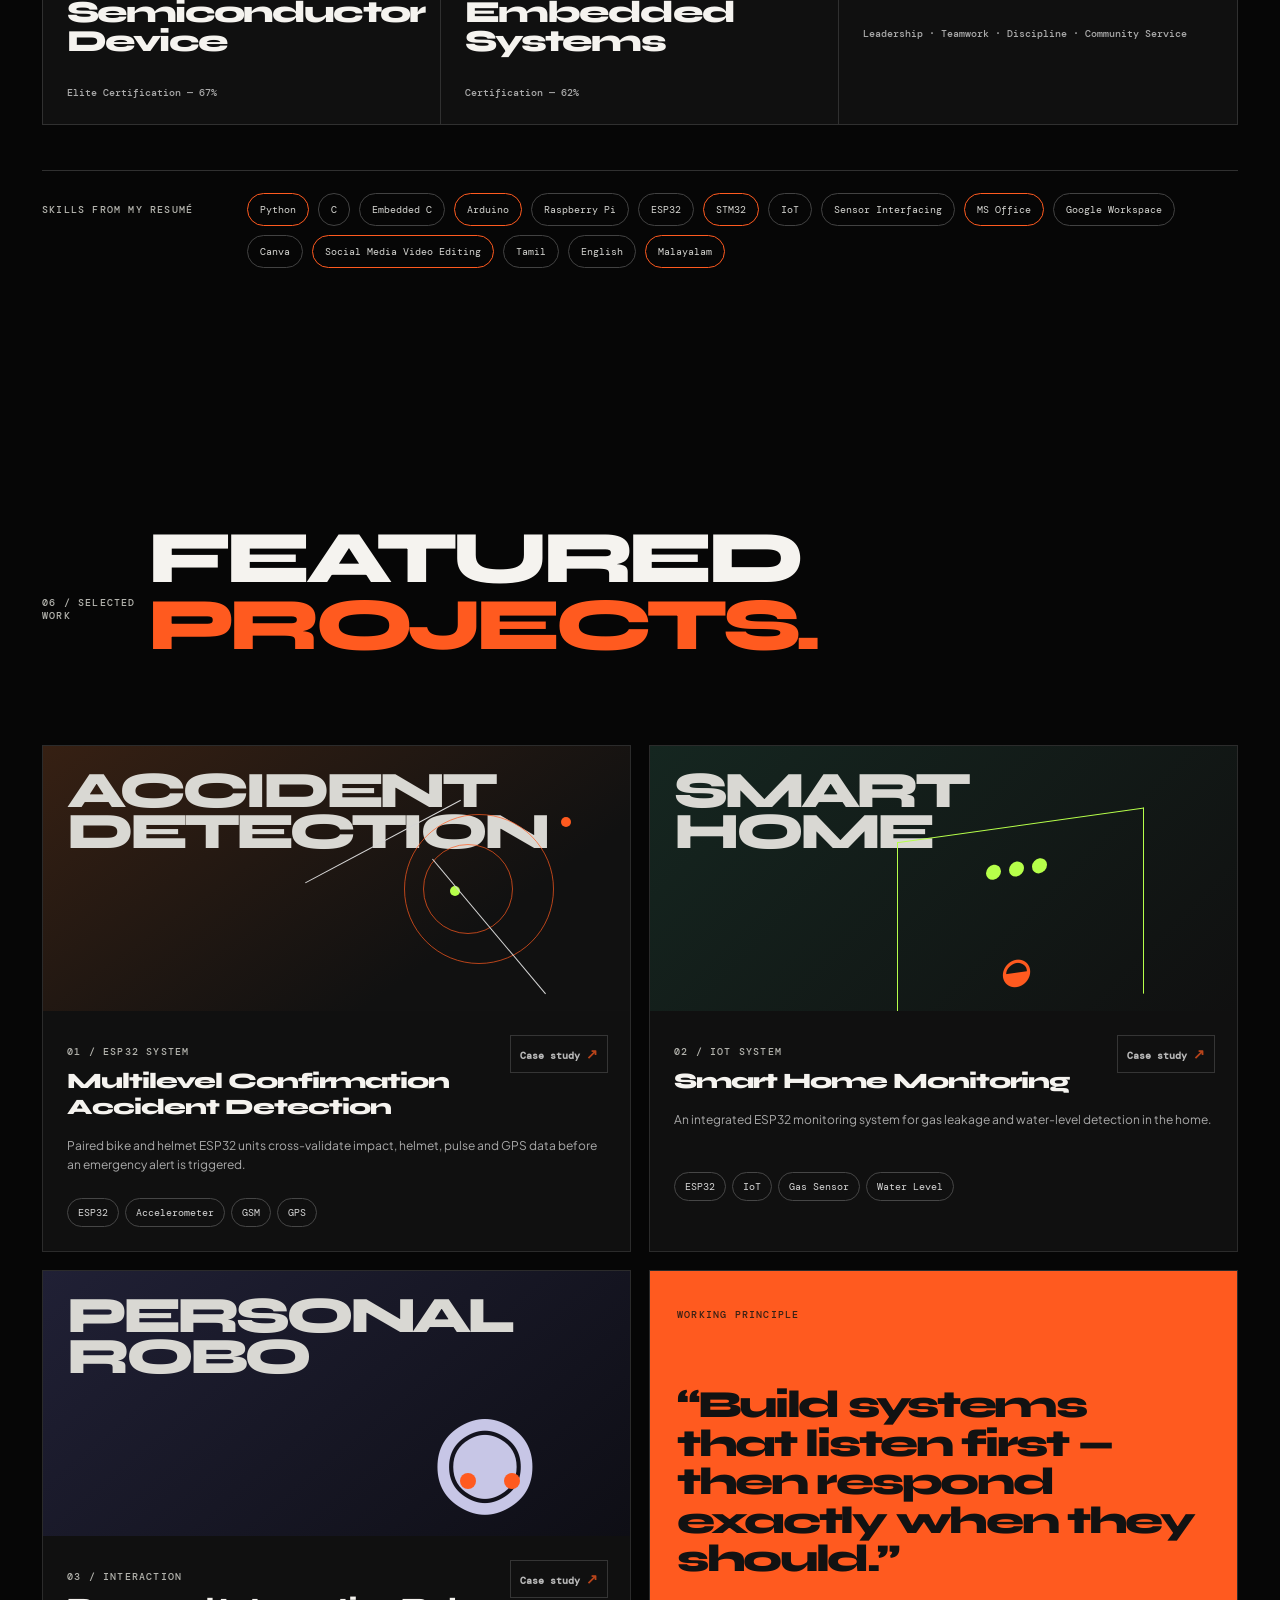
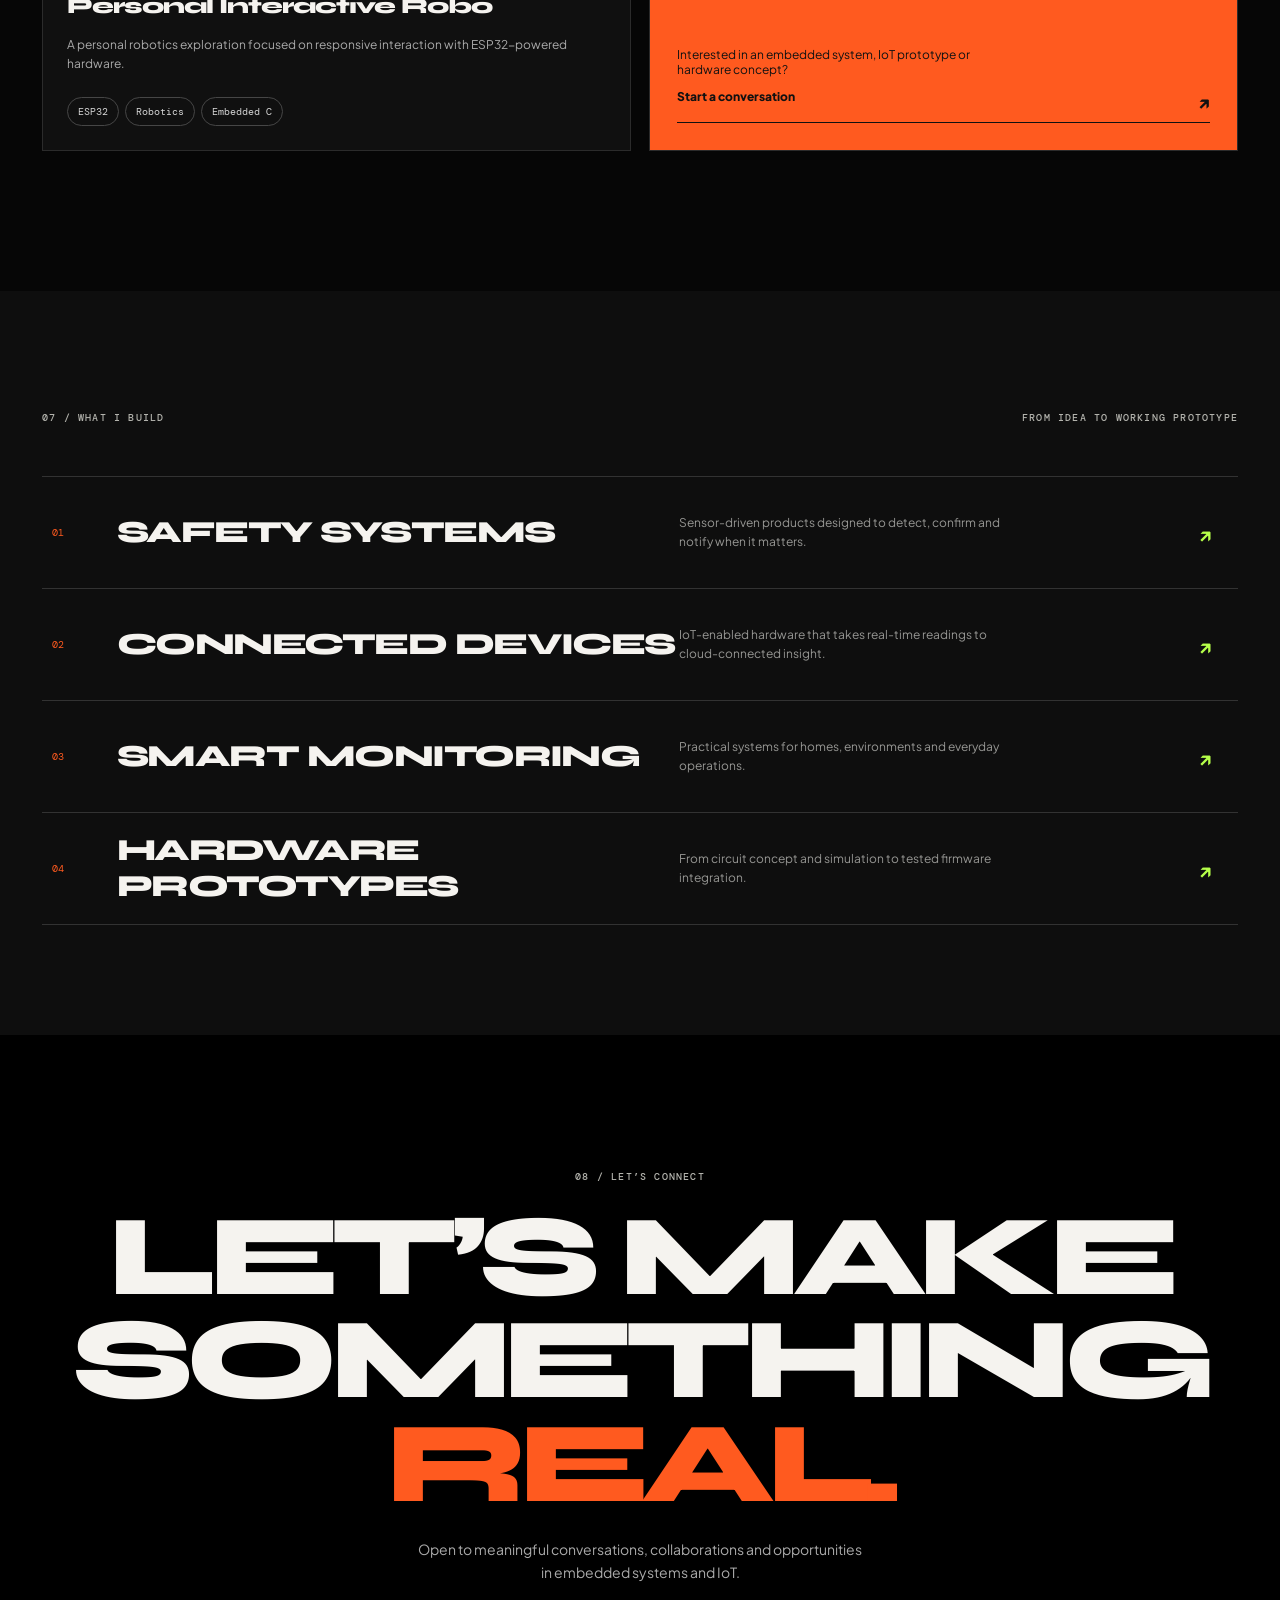
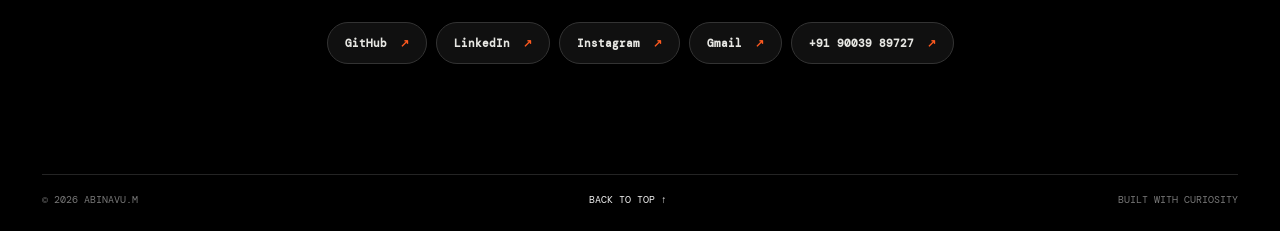
==== commit 1384737f: "Refresh hero portrait" ====
--- a/index.html
+++ b/index.html
@@ -27,7 +27,7 @@
       <h1>ABINAVU<span>.M</span></h1>
       <div class="hero-grid">
         <article class="intro-card"><p class="mono">01 / INTRODUCTION</p><h2>HI, I’M<br>ABINAVU.</h2><p class="lead">An ECE student designing connected embedded systems that make safety, monitoring and everyday spaces smarter.</p><ul><li><b>+</b> Hardware + firmware integration</li><li><b>+</b> Real-time sensor systems</li><li><b>+</b> Cloud-connected IoT</li></ul></article>
-        <div class="portrait-stage"><div class="orbit orbit-one"></div><div class="orbit orbit-two"></div><div class="chip chip-one">ESP32</div><div class="chip chip-two">IOT / 01</div><img src="abinavu-portrait.png" alt="Portrait of Abinavu M" /></div>
+        <div class="portrait-stage"><div class="orbit orbit-one"></div><div class="orbit orbit-two"></div><div class="chip chip-one">ESP32</div><div class="chip chip-two">IOT / 01</div><img src="abinavu-portrait.png?v=20260922" alt="Portrait of Abinavu M" /></div>
         <article class="stats-card"><p class="mono">02 / SNAPSHOT</p><div><strong>03</strong><span>Languages used<br>in embedded work</span></div><div><strong>02</strong><span>Embedded systems<br>internships</span></div><div><strong>01</strong><span>Science Expo<br>first place</span></div><a href="#projects">Explore projects <span>↓</span></a></article>
       </div>
       <div class="hero-footer"><span>SCROLL TO EXPLORE</span><div class="scroll-line"></div><span>BASED IN TAMIL NADU, INDIA</span></div>
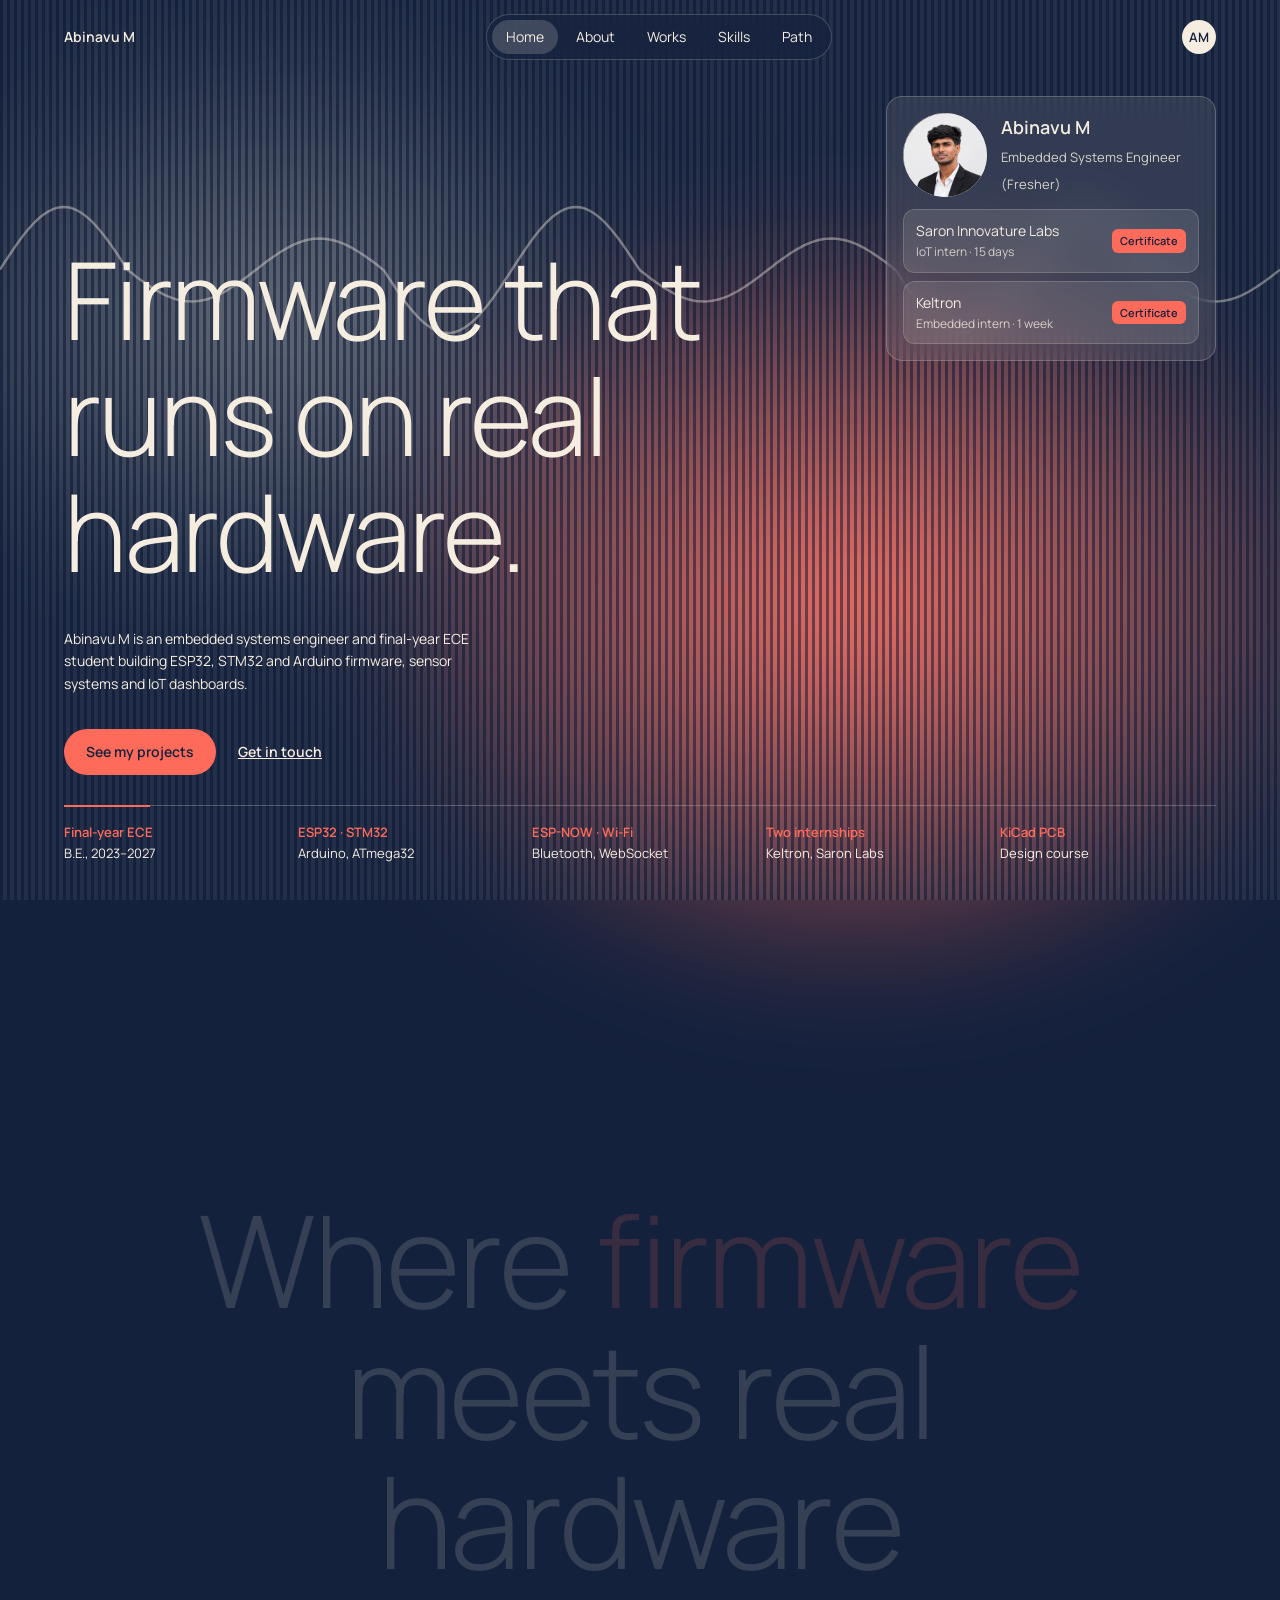
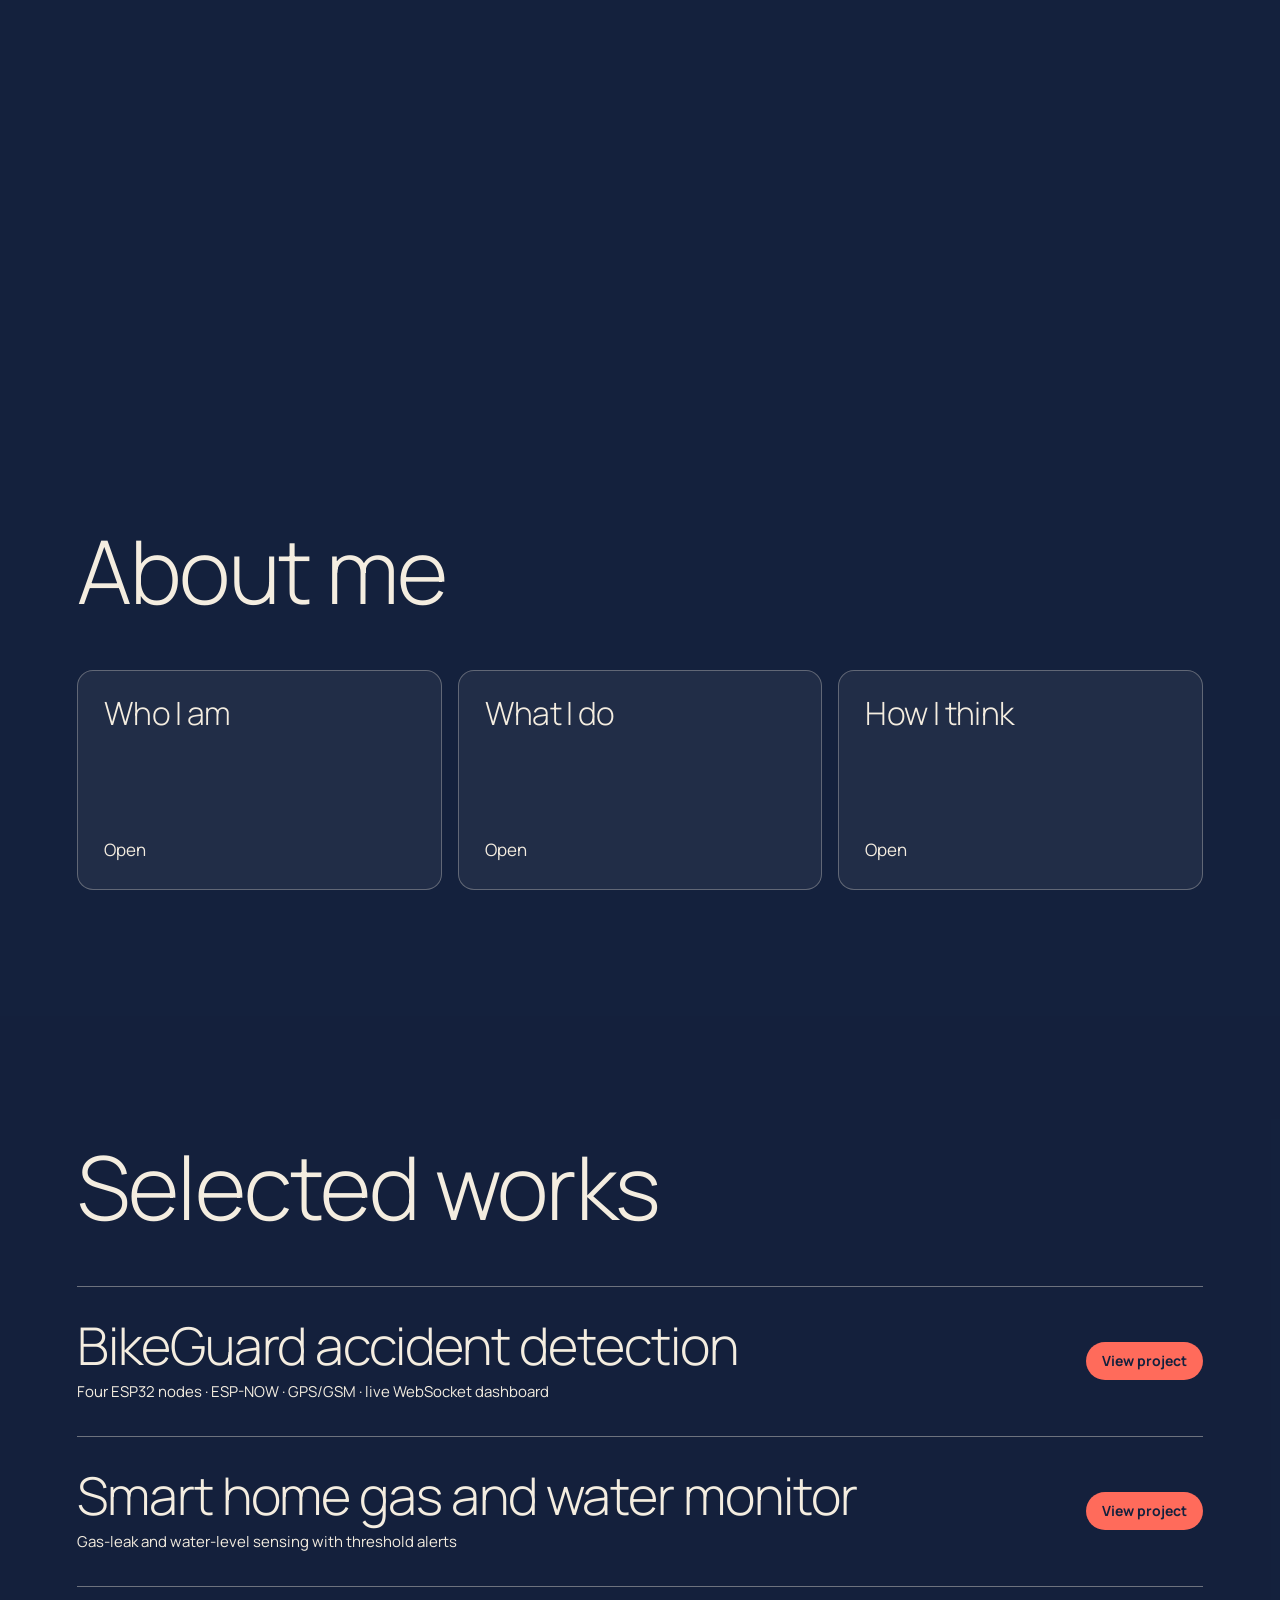
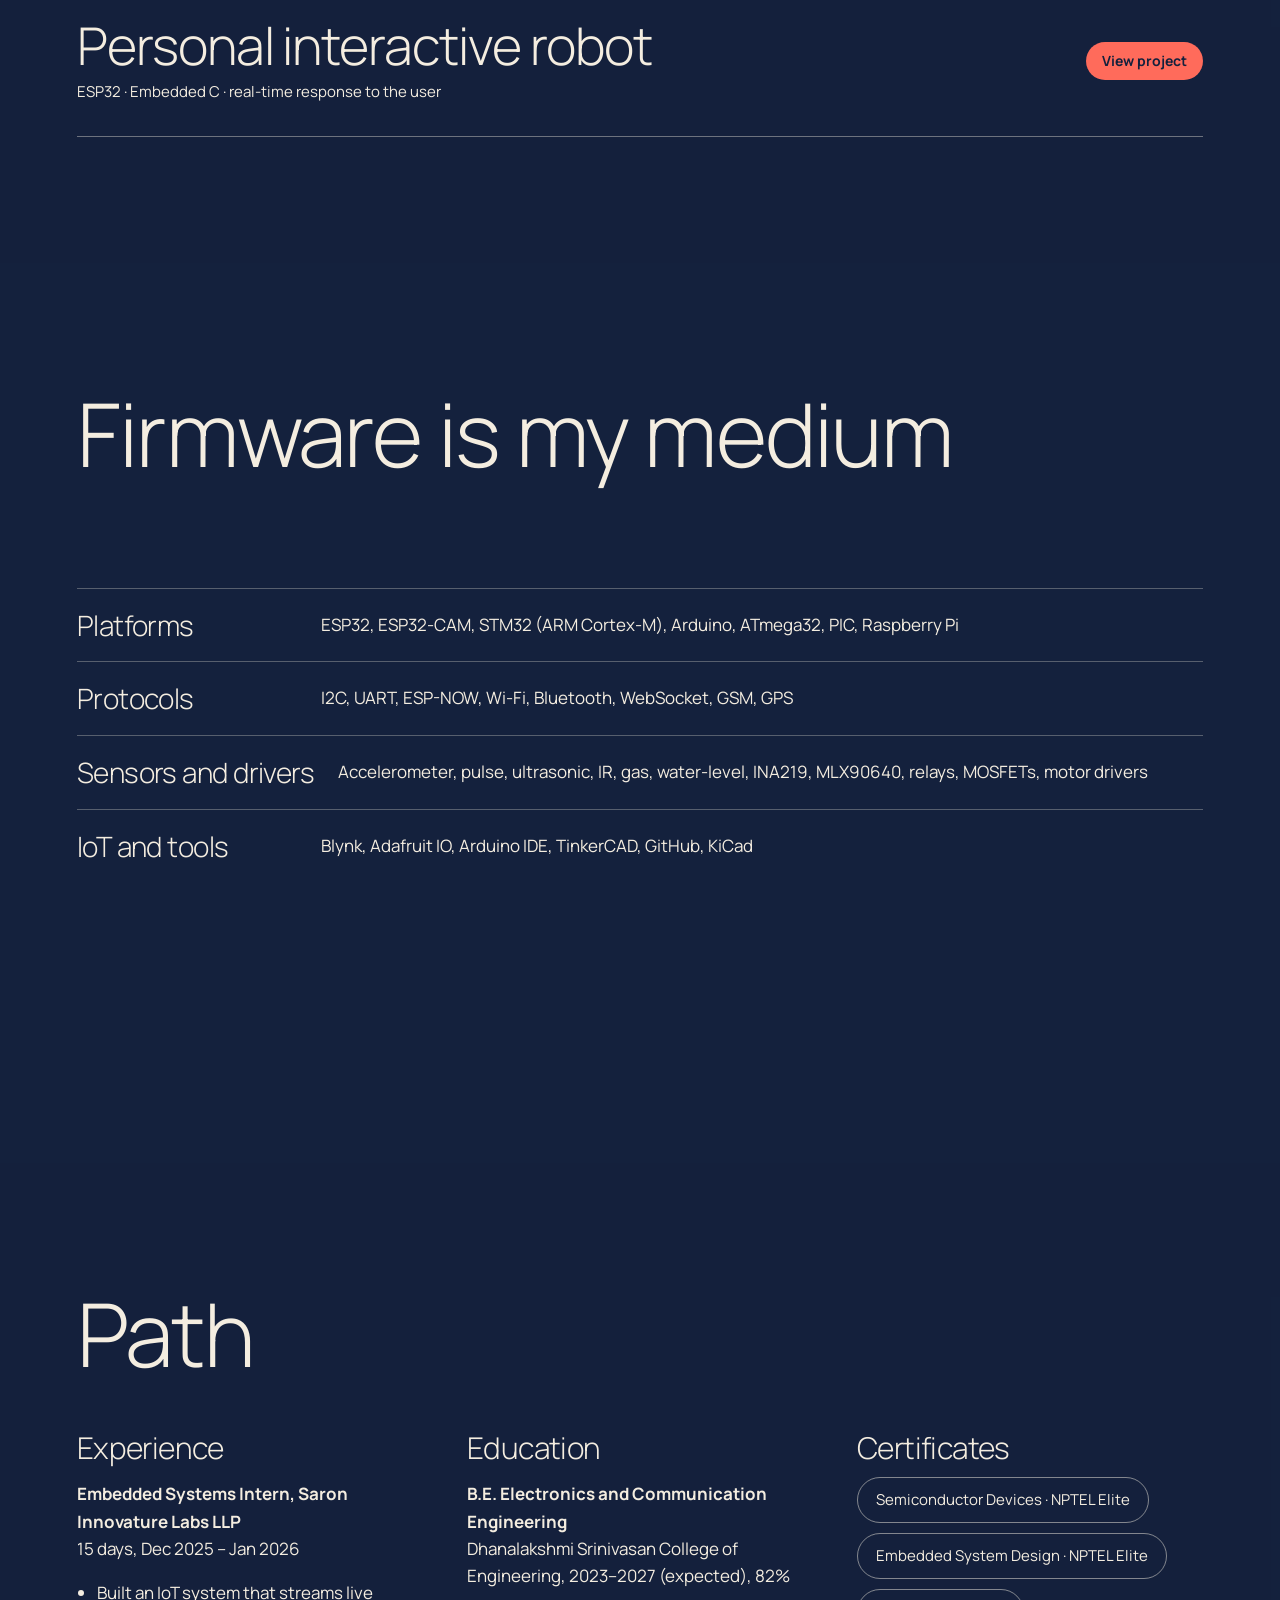
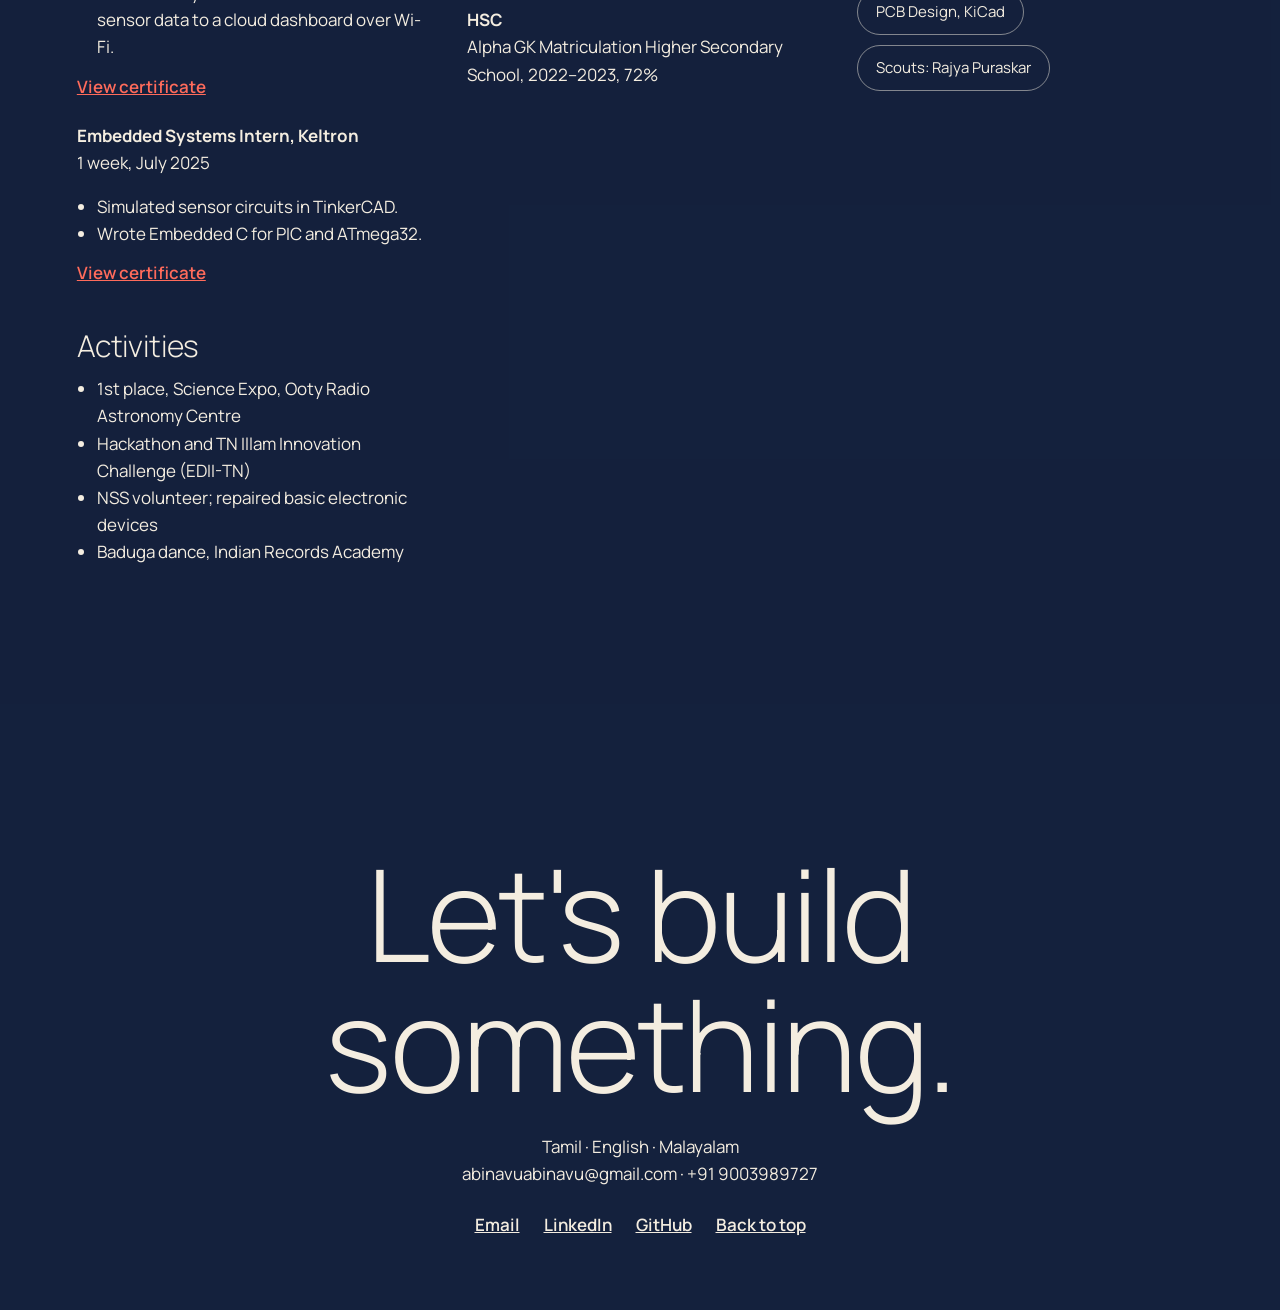
==== commit bc135bba: "Keep current portfolio without legacy site history" ====
--- a/index.html
+++ b/index.html
@@ -1,62 +1,215 @@
-<!doctype html>
-<html lang="en">
-<head>
-  <meta charset="UTF-8" />
-  <meta name="viewport" content="width=device-width, initial-scale=1.0" />
-  <meta name="description" content="Abinavu M — embedded systems and IoT engineer." />
-  <title>Abinavu M — Embedded Systems & IoT</title>
-  <link rel="preconnect" href="https://fonts.googleapis.com">
-  <link rel="preconnect" href="https://fonts.gstatic.com" crossorigin>
-  <link href="https://fonts.googleapis.com/css2?family=DM+Mono:wght@400;500&family=Syne:wght@500;600;700;800&family=Plus+Jakarta+Sans:wght@400;500;600;700;800&display=swap" rel="stylesheet">
-  <link rel="stylesheet" href="style.css" />
-</head>
+<!DOCTYPE html>
+<html lang="en"><head><meta charset="utf-8">
+<meta name="viewport" content="width=device-width, initial-scale=1, viewport-fit=cover">
+<title>Abinavu M | Embedded Systems Engineer Portfolio</title>
+<meta name="description" content="Abinavu M is an embedded systems engineer and final-year ECE student in Tamil Nadu, India, building ESP32, STM32, Arduino, firmware and IoT projects.">
+<meta name="robots" content="index, follow">
+<link rel="canonical" href="https://abiabinavu.github.io/abinavu-portfolio/">
+<meta property="og:type" content="website">
+<meta property="og:title" content="Abinavu M | Embedded Systems Engineer Portfolio">
+<meta property="og:description" content="Embedded systems engineer building ESP32, STM32, Arduino and IoT projects.">
+<meta property="og:url" content="https://abiabinavu.github.io/abinavu-portfolio/">
+<meta property="og:image" content="https://abiabinavu.github.io/abinavu-portfolio/assets/photo.png">
+<meta name="twitter:card" content="summary">
+<script type="application/ld+json">
+{
+  "@context": "https://schema.org",
+  "@type": "Person",
+  "name": "Abinavu M",
+  "url": "https://abiabinavu.github.io/abinavu-portfolio/",
+  "jobTitle": "Embedded Systems Engineer",
+  "description": "Final-year Electronics and Communication Engineering student building embedded systems, firmware and IoT projects with ESP32, STM32 and Arduino.",
+  "image": "https://abiabinavu.github.io/abinavu-portfolio/assets/photo.png",
+  "sameAs": [
+    "https://github.com/abiabinavu",
+    "https://linkedin.com/in/abi-abinavu-894589358"
+  ],
+  "knowsAbout": ["Embedded Systems", "Embedded C", "Firmware", "ESP32", "STM32", "Arduino", "Internet of Things"]
+}
+</script>
+<link href="https://fonts.googleapis.com/css2?family=Manrope:wght@300;400;600&display=swap" rel="stylesheet">
+<style>
+:root{--n:#14213D;--c:#F4EDE0;--r:#FF6B5B;box-sizing:border-box;padding-top:env(safe-area-inset-top,0px);padding-bottom:env(safe-area-inset-bottom,0px)}
+*,*::before,*::after{box-sizing:inherit}
+html{scroll-behavior:smooth;scroll-padding-top:env(safe-area-inset-top,0px)}
+body{margin:0;background:var(--n);color:var(--c);font:400 17px/1.6 Manrope,system-ui,sans-serif}
+h1,h2,h3{font-weight:300;margin:0;line-height:1.02;letter-spacing:-.02em}
+a{color:inherit}
+:focus-visible{outline:3px solid var(--r);outline-offset:3px}
+body::before{content:"";position:fixed;inset:-20%;z-index:-2;background:radial-gradient(40% 45% at 62% 62%,var(--r),transparent 70%),radial-gradient(30% 35% at 30% 40%,rgba(244,237,224,.35),transparent 70%);filter:blur(60px);animation:drift 14s ease-in-out infinite alternate}
+body::after{content:"";position:fixed;inset:0;z-index:-1;pointer-events:none;background:repeating-linear-gradient(90deg,rgba(20,33,61,.55) 0 3px,rgba(244,237,224,.07) 3px 7px)}
+.hero{min-height:100vh;position:relative;overflow:hidden;display:flex;flex-direction:column;justify-content:flex-end;padding:0 5vw 4vh}
+.hero .glow,.hero .flute{display:none}
+.glow{position:absolute;inset:-20%;background:radial-gradient(40% 45% at 62% 62%,var(--r),transparent 70%),radial-gradient(30% 35% at 30% 40%,rgba(244,237,224,.35),transparent 70%);filter:blur(60px);animation:drift 14s ease-in-out infinite alternate}
+@keyframes drift{to{transform:translate(-6%,-4%) scale(1.1)}}
+.flute{position:absolute;inset:0;background:repeating-linear-gradient(90deg,rgba(20,33,61,.55) 0 3px,rgba(244,237,224,.07) 3px 7px);backdrop-filter:blur(2px)}
+#scope{position:absolute;inset:0;width:100%;height:100%;opacity:.4}
+nav{position:fixed;z-index:20;top:calc(14px + env(safe-area-inset-top,0px));left:5vw;right:5vw;display:flex;justify-content:space-between;align-items:center}
+.pillnav{display:flex;gap:4px;background:rgba(20,33,61,.55);backdrop-filter:blur(14px);border:1px solid rgba(244,237,224,.2);border-radius:99px;padding:5px}
+.pillnav a,.logo{text-decoration:none;font-size:14px;padding:6px 14px;border-radius:99px}
+.pillnav a:hover{background:rgba(244,237,224,.15)}
+.pillnav a:first-child{background:rgba(244,237,224,.18)}
+.logo{padding:0;font-weight:600}
+.dot{width:34px;height:34px;border-radius:50%;background:var(--c);color:var(--n);display:grid;place-items:center;font-weight:600;font-size:13px;text-decoration:none}
+.hero h1{position:relative;font-size:clamp(46px,8.4vw,120px);max-width:9.5em;margin-bottom:22px}
+.mask{display:block;overflow:hidden;padding-bottom:.06em}
+.mask span{display:inline-block;transform:translateY(105%);animation:rise 1.1s cubic-bezier(.2,.8,.2,1) forwards}
+.mask:nth-child(2) span{animation-delay:.15s}.mask:nth-child(3) span{animation-delay:.3s}
+@keyframes rise{to{transform:none}}
+.sub{position:relative;max-width:420px;font-size:14px;opacity:0;animation:fade 1s .8s forwards}
+@keyframes fade{to{opacity:1}}
+.cta{position:relative;display:flex;gap:22px;align-items:center;margin:20px 0 30px;font-size:14px;font-weight:600}
+.btn{display:inline-block;background:var(--r);color:var(--n);padding:12px 22px;border-radius:99px;text-decoration:none;font:inherit;font-size:14px;font-weight:600;border:0;cursor:pointer}
+.btn.o{background:none;color:inherit;border:1.5px solid currentColor}
+.card{position:absolute;right:5vw;top:96px;width:min(330px,88vw);z-index:2;background:rgba(244,237,224,.1);backdrop-filter:blur(18px);border:1px solid rgba(244,237,224,.22);border-radius:16px;padding:16px;opacity:0;animation:fade 1s 1s forwards}
+.me{display:flex;gap:14px;align-items:center;margin-bottom:12px}
+.me img{width:84px;height:84px;border-radius:50%;background:var(--c)}
+.me b{display:block;font-weight:600;font-size:18px}
+.me span{font-size:13px;opacity:.85}
+.mini{display:flex;justify-content:space-between;align-items:center;gap:10px;width:100%;text-align:left;background:rgba(244,237,224,.12);border:1px solid rgba(244,237,224,.18);color:inherit;font:inherit;font-size:14px;border-radius:12px;padding:10px 12px;margin-top:8px;cursor:pointer}
+.mini small{display:block;opacity:.8;font-size:12px}
+.tag{background:var(--r);color:var(--n);border-radius:6px;font-size:11px;font-weight:600;padding:3px 8px;white-space:nowrap}
+.strip{position:relative;display:grid;grid-template-columns:repeat(auto-fit,minmax(160px,1fr));gap:18px;border-top:1px solid rgba(244,237,224,.25);padding-top:16px;font-size:13px}
+.strip div{position:relative}
+.strip div:first-child::before{content:"";position:absolute;top:-17px;left:0;width:40%;height:2px;background:var(--r)}
+.strip b{display:block;color:var(--r);font-weight:600}
+.pin{height:300vh;position:relative}
+.pin>div{position:sticky;top:0;height:100vh;display:grid;place-items:center;overflow:hidden;padding:0 5vw}
+.pin h2{font-size:clamp(42px,10vw,140px);text-align:center;max-width:1100px}
+.pin .w{display:inline-block;opacity:.15;margin:0 .1em}
+.pin .w.k{color:var(--r)}
+.sec{padding:14vh 6vw}
+.sec>h2{font-size:clamp(38px,7vw,88px);margin-bottom:6vh}
+.cream{background:rgba(20,33,61,.35)}
+.doors{display:grid;grid-template-columns:repeat(auto-fit,minmax(260px,1fr));gap:16px}
+.door{border:1px solid rgba(244,237,224,.3);border-radius:16px;background:rgba(244,237,224,.06);color:inherit;font:inherit;text-align:left;padding:26px;cursor:pointer;min-height:220px;display:flex;flex-direction:column;justify-content:space-between;transition:background .4s,color .4s}
+.door h3{font-size:32px}
+.door .body{max-height:0;overflow:hidden;opacity:0;transition:max-height .6s,opacity .6s}
+.door[aria-expanded=true]{background:var(--r);color:var(--n)}
+.door[aria-expanded=true] .body{max-height:420px;opacity:1;margin-top:14px}
+.work{display:grid;grid-template-columns:1fr auto;gap:20px;align-items:center;width:100%;background:none;border:0;border-top:1.5px solid rgba(244,237,224,.4);color:inherit;font:inherit;text-align:left;padding:32px 0;cursor:pointer;transition:padding .4s}
+.work:last-child{border-bottom:1.5px solid rgba(244,237,224,.4)}
+.work h3{font-size:clamp(26px,4.4vw,52px)}
+.work small{display:block;font-size:15px;margin-top:8px}
+.work:hover{padding-left:22px}
+.work b{font-size:14px;color:var(--n);background:var(--r);border-radius:99px;padding:8px 16px;white-space:nowrap}
+.skills{overflow:hidden}
+.row{display:flex;justify-content:space-between;gap:24px;flex-wrap:wrap;padding:22px 0;border-top:1px solid rgba(244,237,224,.3);transform:translateX(var(--x,40%));opacity:var(--o,0)}
+.row h3{font-size:28px;min-width:220px}
+.row p{margin:0;flex:1;min-width:240px}
+.bus{display:block;width:100%;height:110px;margin-top:5vh}
+.tl{display:grid;grid-template-columns:repeat(auto-fit,minmax(280px,1fr));gap:44px}
+.tl h3{font-size:30px;margin-bottom:14px}
+.tl ul{padding-left:20px;margin:8px 0 12px}
+.certs{display:flex;flex-wrap:wrap;gap:10px}
+.cert{background:none;border:1.5px solid rgba(244,237,224,.5);border-radius:99px;color:inherit;font:inherit;font-size:15px;padding:10px 18px;cursor:pointer;transition:background .3s,color .3s}
+.cert:hover{background:var(--r);color:var(--n);border-color:var(--r)}
+.link{background:none;border:0;color:var(--r);font:inherit;font-weight:600;cursor:pointer;padding:0;text-decoration:underline}
+footer{padding:16vh 6vw 8vh;text-align:center}
+footer h2{font-size:clamp(44px,10vw,140px)}
+footer p{margin:24px 0}
+.links{display:flex;gap:24px;justify-content:center;flex-wrap:wrap;font-weight:600}
+dialog{border:1px solid rgba(244,237,224,.3);background:var(--n);color:var(--c);max-width:720px;width:92vw;max-height:90vh;overflow:auto;border-radius:16px;padding:28px;animation:pop .35s ease}
+dialog::backdrop{background:rgba(20,33,61,.82)}
+@keyframes pop{from{opacity:0;transform:scale(.94)}}
+dialog h3{font-size:34px;margin-bottom:12px}
+dialog img{width:100%;border-radius:8px;margin:10px 0}
+dialog ul{padding-left:20px}
+@media(max-width:820px){.card{position:relative;top:auto;right:auto;margin:100px 0 24px}.hero{justify-content:flex-start}.pillnav a:not(:first-child){display:none}.work{grid-template-columns:1fr}}
+@media(prefers-reduced-motion:reduce){*{animation:none!important;transition:none!important}.mask span,.sub,.card{transform:none;opacity:1}.pin{height:auto}.pin>div{position:static;height:auto;padding:12vh 5vw}.pin .w{opacity:1}.row{transform:none;opacity:1}}
+</style></head>
 <body>
-  <nav class="nav" aria-label="Primary navigation">
-    <a class="wordmark" href="#top">ABINAVU.M<span>®</span></a>
-    <div class="nav-links"><a href="#about">About</a><a href="#expertise">Expertise</a><a href="#certificates">Certificates</a><a href="#projects">Projects</a><a href="#build">What I Build</a><a href="#contact">Contact</a></div>
-    <a class="talk" href="#contact">Let's Talk <span>↗</span></a>
-    <button class="menu" type="button" aria-label="Open menu" aria-expanded="false"><i></i><i></i></button>
-  </nav>
-  <aside class="drawer" aria-hidden="true">
-    <div class="drawer-main"><button class="close" aria-label="Close menu">×</button><p class="eyebrow">Navigation</p><div class="drawer-links"><a href="#about">About</a><a href="#expertise">Expertise</a><a href="#certificates">Certificates</a><a href="#projects">Projects</a><a href="#build">What I Build</a><a href="#contact">Contact</a></div></div>
-    <div class="drawer-side"><p class="outline-name">ABINAVU</p><p>Building at the intersection of hardware, firmware and real-world safety.</p><div class="platforms"><span>Embedded C</span><span>ESP32</span><span>IoT</span><span>Python</span></div></div>
-  </aside>
-  <main id="top">
-    <section class="hero section-shell">
-      <div class="hero-top"><p class="eyebrow">Embedded systems · IoT · 2026</p><p class="availability"><b></b> Open to opportunities</p></div>
-      <h1>ABINAVU<span>.M</span></h1>
-      <div class="hero-grid">
-        <article class="intro-card"><p class="mono">01 / INTRODUCTION</p><h2>HI, I’M<br>ABINAVU.</h2><p class="lead">An ECE student designing connected embedded systems that make safety, monitoring and everyday spaces smarter.</p><ul><li><b>+</b> Hardware + firmware integration</li><li><b>+</b> Real-time sensor systems</li><li><b>+</b> Cloud-connected IoT</li></ul></article>
-        <div class="portrait-stage"><div class="orbit orbit-one"></div><div class="orbit orbit-two"></div><div class="chip chip-one">ESP32</div><div class="chip chip-two">IOT / 01</div><img src="abinavu-portrait.png?v=20260922" alt="Portrait of Abinavu M" /></div>
-        <article class="stats-card"><p class="mono">02 / SNAPSHOT</p><div><strong>03</strong><span>Languages used<br>in embedded work</span></div><div><strong>02</strong><span>Embedded systems<br>internships</span></div><div><strong>01</strong><span>Science Expo<br>first place</span></div><a href="#projects">Explore projects <span>↓</span></a></article>
-      </div>
-      <div class="hero-footer"><span>SCROLL TO EXPLORE</span><div class="scroll-line"></div><span>BASED IN TAMIL NADU, INDIA</span></div>
-    </section>
-
-    <section id="about" class="about section-shell">
-      <div class="section-head"><p class="eyebrow">03 / ABOUT ME</p><p class="mono">ECE STUDENT — 2023–2027</p></div>
-      <div class="about-grid"><div class="photo-wrap"><img src="abinavu-outdoor.jpeg" alt="Abinavu seated outdoors" /><span class="photo-label">FIELD NOTES / 2026</span></div>
-      <div class="about-copy"><h2>MAKING PHYSICAL<br>IDEAS <em>RESPONSIVE.</em></h2><p>I’m Abinavu M, an Electronics and Communication Engineering student specializing in embedded systems and the Internet of Things. I enjoy taking a system from a sensor reading to a useful, reliable action.</p><p>My work brings together Arduino, ESP32, STM32, Raspberry Pi and cloud platforms to create real-time monitoring and safety applications.</p><div class="principles"><div><span>01</span><b>Start with the signal</b><p>Understand what the sensor is truly saying before building on top of it.</p></div><div><span>02</span><b>Prototype with purpose</b><p>Test hardware and firmware logic early, then refine for reliability.</p></div></div><a class="round-cta" href="#contact">BUILD<br>WITH ME <span>↗</span></a></div></div>
-    </section>
-
-    <section id="expertise" class="expertise"><div class="section-shell"><div class="section-head"><p class="eyebrow">04 / CORE EXPERTISE</p><h2>THE <em>TOOLKIT</em></h2></div><div class="expertise-grid">
-      <article><span class="card-no">01</span><div class="card-icon">⌁</div><h3>EMBEDDED<br>SYSTEMS</h3><p>Firmware and hardware integration for responsive, real-world devices.</p><ul><li>Arduino</li><li>ESP32</li><li>STM32</li><li>Embedded C</li></ul></article>
-      <article><span class="card-no">02</span><div class="card-icon">◌</div><h3>IOT &<br>CONNECTIVITY</h3><p>Connected sensor systems that monitor, notify and make data useful.</p><ul><li>Cloud Platforms</li><li>GSM</li><li>GPS</li><li>Sensor Interfacing</li></ul></article>
-      <article><span class="card-no">03</span><div class="card-icon">⌘</div><h3>HARDWARE<br>PROTOTYPING</h3><p>Validated electronic concepts from circuit simulation to hardware bring-up.</p><ul><li>ATmega32</li><li>PIC</li><li>TinkerCAD</li><li>Digital Electronics</li></ul></article>
-      <article><span class="card-no">04</span><div class="card-icon">↗</div><h3>CREATIVE<br>TOOLS</h3><p>Supporting technical work with clear design, documentation and storytelling.</p><ul><li>Python</li><li>Canva</li><li>Video Editing</li><li>MS Office</li></ul></article>
-    </div></div></section>
-
-    <section id="certificates" class="certificates section-shell"><div class="section-head"><p class="eyebrow">05 / CERTIFICATIONS</p><h2>LEARNING <em>RECORD.</em></h2></div><div class="certificate-grid"><article><span class="cert-no">01</span><p class="mono">NPTEL</p><h3>Introduction to Semiconductor Device</h3><b>Elite Certification — 67%</b></article><article><span class="cert-no">02</span><p class="mono">NPTEL</p><h3>Introduction to Embedded Systems</h3><b>Certification — 62%</b></article><article><span class="cert-no">03</span><p class="mono">SCOUTS &amp; GUIDES</p><h3>Scout Certificate</h3><b>Leadership · Teamwork · Discipline · Community Service</b></article></div><div class="skills-strip"><p class="eyebrow">SKILLS FROM MY RESUMÉ</p><div><span>Python</span><span>C</span><span>Embedded C</span><span>Arduino</span><span>Raspberry Pi</span><span>ESP32</span><span>STM32</span><span>IoT</span><span>Sensor Interfacing</span><span>MS Office</span><span>Google Workspace</span><span>Canva</span><span>Social Media Video Editing</span><span>Tamil</span><span>English</span><span>Malayalam</span></div></div></section>
-
-    <section id="projects" class="projects section-shell"><div class="section-head"><p class="eyebrow">06 / SELECTED WORK</p><h2>FEATURED <em>PROJECTS.</em></h2></div><div class="project-grid">
-      <article class="project primary-project"><div class="project-art accident-art"><span>ACCIDENT<br>DETECTION</span><i class="pulse p1"></i><i class="pulse p2"></i><i class="dot d1"></i><i class="dot d2"></i><i class="line l1"></i><i class="line l2"></i></div><div class="project-info"><div><p class="mono">01 / ESP32 SYSTEM</p><h3>Multilevel Confirmation Accident Detection</h3></div><a class="preview disabled" aria-label="Project preview unavailable">Case study <span>↗</span></a><p>Paired bike and helmet ESP32 units cross-validate impact, helmet, pulse and GPS data before an emergency alert is triggered.</p><div class="badges"><span>ESP32</span><span>Accelerometer</span><span>GSM</span><span>GPS</span></div></div></article>
-      <article class="project"><div class="project-art home-art"><span>SMART<br>HOME</span><div class="home-graphic"><i></i><i></i><i></i><b>◒</b></div></div><div class="project-info"><div><p class="mono">02 / IOT SYSTEM</p><h3>Smart Home Monitoring</h3></div><a class="preview disabled" aria-label="Project preview unavailable">Case study <span>↗</span></a><p>An integrated ESP32 monitoring system for gas leakage and water-level detection in the home.</p><div class="badges"><span>ESP32</span><span>IoT</span><span>Gas Sensor</span><span>Water Level</span></div></div></article>
-      <article class="project"><div class="project-art robo-art"><span>PERSONAL<br>ROBO</span><div class="robot">◉<i></i><i></i></div></div><div class="project-info"><div><p class="mono">03 / INTERACTION</p><h3>Personal Interactive Robo</h3></div><a class="preview disabled" aria-label="Project preview unavailable">Case study <span>↗</span></a><p>A personal robotics exploration focused on responsive interaction with ESP32-powered hardware.</p><div class="badges"><span>ESP32</span><span>Robotics</span><span>Embedded C</span></div></div></article>
-      <article class="project project-quote"><p class="mono">WORKING PRINCIPLE</p><blockquote>“Build systems that listen first — then respond exactly when they should.”</blockquote><p>Interested in an embedded system, IoT prototype or hardware concept?</p><a href="#contact">Start a conversation <span>↗</span></a></article>
-    </div></section>
-
-    <section id="build" class="build"><div class="section-shell"><div class="section-head"><p class="eyebrow">07 / WHAT I BUILD</p><p class="mono">FROM IDEA TO WORKING PROTOTYPE</p></div><div class="service-list"><article><span>01</span><h3>SAFETY SYSTEMS</h3><p>Sensor-driven products designed to detect, confirm and notify when it matters.</p><b>↗</b></article><article><span>02</span><h3>CONNECTED DEVICES</h3><p>IoT-enabled hardware that takes real-time readings to cloud-connected insight.</p><b>↗</b></article><article><span>03</span><h3>SMART MONITORING</h3><p>Practical systems for homes, environments and everyday operations.</p><b>↗</b></article><article><span>04</span><h3>HARDWARE PROTOTYPES</h3><p>From circuit concept and simulation to tested firmware integration.</p><b>↗</b></article></div></div></section>
-    <footer id="contact"><p class="eyebrow">08 / LET’S CONNECT</p><h2>LET’S MAKE<br>SOMETHING <em>REAL.</em></h2><p class="footer-copy">Open to meaningful conversations, collaborations and opportunities in embedded systems and IoT.</p><div class="socials"><a href="https://github.com/abiabinavu" target="_blank" rel="noreferrer">GitHub <span>↗</span></a><a href="https://www.linkedin.com/in/abi-abinavu" target="_blank" rel="noreferrer">LinkedIn <span>↗</span></a><a href="https://www.instagram.com/abiabinavu" target="_blank" rel="noreferrer">Instagram <span>↗</span></a><a href="mailto:abinavuabinavu@gmail.com">Gmail <span>↗</span></a><a href="tel:+919003989727">+91 90039 89727 <span>↗</span></a></div><div class="footer-bottom"><span>© 2026 ABINAVU.M</span><a href="#top">BACK TO TOP ↑</a><span>BUILT WITH CURIOSITY</span></div></footer>
-  </main><script src="script.js"></script>
-</body>
-</html>
+<nav><a class="logo" href="#top">Abinavu M</a><div class="pillnav"><a href="#top">Home</a><a href="#about">About</a><a href="#works">Works</a><a href="#skills">Skills</a><a href="#path">Path</a></div><a class="dot" href="#contact" aria-label="Contact">AM</a></nav>
+
+<header class="hero" id="top">
+<div class="glow"></div><canvas id="scope" aria-hidden="true"></canvas><div class="flute"></div>
+<aside class="card"><div class="me"><img id="ph" alt="Abinavu M"><div><b>Abinavu M</b><span>Embedded Systems Engineer (Fresher)</span></div></div>
+<button class="mini" data-cert="saron"><span>Saron Innovature Labs<small>IoT intern · 15 days</small></span><span class="tag">Certificate</span></button>
+<button class="mini" data-cert="keltron"><span>Keltron<small>Embedded intern · 1 week</small></span><span class="tag">Certificate</span></button></aside>
+<h1><span class="mask"><span>Firmware that</span></span><span class="mask"><span>runs on real</span></span><span class="mask"><span>hardware.</span></span></h1>
+<p class="sub">Abinavu M is an embedded systems engineer and final-year ECE student building ESP32, STM32 and Arduino firmware, sensor systems and IoT dashboards.</p>
+<div class="cta"><a class="btn" href="#works">See my projects</a><a href="#contact">Get in touch</a></div>
+<div class="strip"><div><b>Final-year ECE</b>B.E., 2023–2027</div><div><b>ESP32 · STM32</b>Arduino, ATmega32</div><div><b>ESP-NOW · Wi-Fi</b>Bluetooth, WebSocket</div><div><b>Two internships</b>Keltron, Saron Labs</div><div><b>KiCad PCB</b>Design course</div></div>
+</header>
+
+<section class="pin" id="chapter" aria-label="Introduction"><div><h2 id="big"></h2></div></section>
+
+<section class="sec" id="about">
+<h2>About me</h2>
+<div class="doors">
+<button class="door" aria-expanded="false"><h3>Who I am</h3><div class="body">Final-year B.E. ECE student at Dhanalakshmi Srinivasan College of Engineering (82%). I did embedded internships at Keltron and Saron Innovature Labs and completed a KiCad PCB design course.</div><span>Open</span></button>
+<button class="door" aria-expanded="false"><h3>What I do</h3><div class="body">I write firmware in Embedded C, interface sensors over I2C and UART, link devices with ESP-NOW, Wi-Fi and Bluetooth, and show live data on cloud dashboards.</div><span>Open</span></button>
+<button class="door" aria-expanded="false"><h3>How I think</h3><div class="body">Confirm before acting. My accident detection system cross-checks several sensors before it sends an alert, so one noisy reading never raises a false alarm.</div><span>Open</span></button>
+</div></section>
+
+<section class="sec cream" id="works">
+<h2>Selected works</h2>
+<button class="work" data-i="0"><div><h3>BikeGuard accident detection</h3><small>Four ESP32 nodes · ESP-NOW · GPS/GSM · live WebSocket dashboard</small></div><b>View project</b></button>
+<button class="work" data-i="1"><div><h3>Smart home gas and water monitor</h3><small>Gas-leak and water-level sensing with threshold alerts</small></div><b>View project</b></button>
+<button class="work" data-i="2"><div><h3>Personal interactive robot</h3><small>ESP32 · Embedded C · real-time response to the user</small></div><b>View project</b></button>
+</section>
+
+<section class="sec skills" id="skills">
+<h2 style="margin-bottom:4vh">Firmware is my medium</h2>
+<div class="row"><h3>Languages</h3><p>Embedded C, C, Python</p></div>
+<div class="row"><h3>Platforms</h3><p>ESP32, ESP32-CAM, STM32 (ARM Cortex-M), Arduino, ATmega32, PIC, Raspberry Pi</p></div>
+<div class="row"><h3>Protocols</h3><p>I2C, UART, ESP-NOW, Wi-Fi, Bluetooth, WebSocket, GSM, GPS</p></div>
+<div class="row"><h3>Sensors and drivers</h3><p>Accelerometer, pulse, ultrasonic, IR, gas, water-level, INA219, MLX90640, relays, MOSFETs, motor drivers</p></div>
+<div class="row"><h3>IoT and tools</h3><p>Blynk, Adafruit IO, Arduino IDE, TinkerCAD, GitHub, KiCad</p></div>
+<svg class="bus" id="bus" viewBox="0 0 1000 120" preserveAspectRatio="none" aria-hidden="true"><path id="trace" d="M0 60H180L210 20H400L430 100H620L650 60H1000" fill="none" stroke="#FF6B5B" stroke-width="3"/></svg>
+</section>
+
+<section class="sec cream" id="path">
+<h2>Path</h2>
+<div class="tl">
+<div><h3>Experience</h3><p><strong>Embedded Systems Intern, Saron Innovature Labs LLP</strong><br>15 days, Dec 2025 – Jan 2026</p><ul><li>Built an IoT system that streams live sensor data to a cloud dashboard over Wi-Fi.</li></ul><button class="link" data-cert="saron">View certificate</button>
+<p style="margin-top:22px"><strong>Embedded Systems Intern, Keltron</strong><br>1 week, July 2025</p><ul><li>Simulated sensor circuits in TinkerCAD.</li><li>Wrote Embedded C for PIC and ATmega32.</li></ul><button class="link" data-cert="keltron">View certificate</button></div>
+<div><h3>Education</h3><p><strong>B.E. Electronics and Communication Engineering</strong><br>Dhanalakshmi Srinivasan College of Engineering, 2023–2027 (expected), 82%</p><p><strong>HSC</strong><br>Alpha GK Matriculation Higher Secondary School, 2022–2023, 72%</p></div>
+<div><h3>Certificates</h3><div class="certs">
+<button class="cert" data-cert="semi">Semiconductor Devices · NPTEL Elite</button>
+<button class="cert" data-cert="emb">Embedded System Design · NPTEL Elite</button>
+<button class="cert" data-cert="pcb">PCB Design, KiCad</button>
+<button class="cert" data-cert="scout">Scouts: Rajya Puraskar</button></div></div>
+<div><h3>Activities</h3><ul><li>1st place, Science Expo, Ooty Radio Astronomy Centre</li><li>Hackathon and TN Illam Innovation Challenge (EDII-TN)</li><li>NSS volunteer; repaired basic electronic devices</li><li>Baduga dance, Indian Records Academy</li></ul></div>
+</div></section>
+
+<footer id="contact">
+<h2>Let's build something.</h2>
+<p>Tamil · English · Malayalam<br>abinavuabinavu@gmail.com · +91 9003989727</p>
+<div class="links"><a href="mailto:abinavuabinavu@gmail.com">Email</a><a href="https://linkedin.com/in/abi-abinavu-894589358">LinkedIn</a><a href="https://github.com/abiabinavu">GitHub</a><a href="#top">Back to top</a></div>
+</footer>
+
+<dialog id="dlg"><div id="dbody"></div><button class="btn o" id="close">Close</button></dialog>
+
+<script>
+const IMG={"scout": "assets/scout.jpg", "photo": "assets/photo.png", "semi": "assets/semi.jpg", "emb": "assets/emb.jpg", "saron": "assets/saron.jpg", "keltron": "assets/keltron.jpg", "pcb": "assets/pcb.jpg"};
+document.getElementById('ph').src=IMG.photo;
+const P=[
+{t:"BikeGuard: ESP32 multilevel accident detection",d:["Four-node ESP32 safety network over ESP-NOW: helmet unit (pulse and alcohol sensors), crash-detection state machine, bike unit (GPS/GSM) and an OLED display unit running a web server with a live WebSocket dashboard.","Multilevel confirmation: tri-axis accelerometer thresholds (3.0–6.0 g impact vs ~1.0 g normal riding) are cross-checked with helmet, pulse and GPS status to cut false alerts before GSM emergency notification.","Debugged ESP32 Arduino Core v3.x compatibility issues."],g:"https://github.com/abiabinavu/esp32-multilevel-accident-detection"},
+{t:"Smart home gas leak and water level monitor",d:["Gas-leak and water-level sensors integrated with a microcontroller to monitor the home continuously.","Threshold logic triggers alerts on unsafe conditions."],g:"https://github.com/abiabinavu/smart-home-gas-leak-water-level-monitoring"},
+{t:"Personal interactive robot with ESP32",d:["Interactive robot on ESP32 in Embedded C.","Sensors and output peripherals let it respond to the user in real time."],g:"https://github.com/abiabinavu/interactive-robot-esp32"}];
+const C={saron:["Saron Innovature Labs: internship certificate","IoT-based application development, 15-12-2025 to 01-01-2026 (15 days)"],keltron:["Keltron: internship certificate","Embedded systems, 14-07-2025 to 20-07-2025 (1 week)"],semi:["NPTEL: Introduction to Semiconductor Devices","Elite, 67% · IIT Hyderabad · Jul–Oct 2025"],emb:["NPTEL: Introduction to Embedded System Design","Elite, 62% · IIT Madras · Jan–Apr 2026"],pcb:["PCB Design Course (KiCad)","27 October 2026 · Certificate ID 10949908"],scout:["The Bharat Scouts and Guides: Rajya Puraskar","Scout award, 12-01-2025 · Leadership, teamwork, discipline, community service"]};
+const dlg=document.getElementById('dlg'),db=document.getElementById('dbody');
+document.querySelectorAll('.work').forEach(b=>b.onclick=()=>{const p=P[b.dataset.i];db.innerHTML='<h3>'+p.t+'</h3><ul>'+p.d.map(x=>'<li>'+x+'</li>').join('')+'</ul><a class="btn" href="'+p.g+'" target="_blank" rel="noopener">Open on GitHub</a> '; dlg.showModal()});
+document.querySelectorAll('[data-cert]').forEach(b=>b.onclick=()=>{const k=b.dataset.cert,c=C[k];db.innerHTML='<h3>'+c[0]+'</h3><p>'+c[1]+'</p>'+(IMG[k]?'<img src="'+IMG[k]+'" alt="'+c[0]+'">':'<p>Certificate image coming soon.</p>');dlg.showModal()});
+document.getElementById('close').onclick=()=>dlg.close();
+dlg.addEventListener('click',e=>{if(e.target===dlg)dlg.close()});
+document.querySelectorAll('.door').forEach(d=>d.onclick=()=>{const o=d.getAttribute('aria-expanded')==='true';document.querySelectorAll('.door').forEach(x=>{x.setAttribute('aria-expanded','false');x.querySelector('span').textContent='Open'});d.setAttribute('aria-expanded',String(!o));d.querySelector('span').textContent=o?'Open':'Close'});
+const big=document.getElementById('big');"Where firmware meets real hardware".split(' ').forEach((w,i)=>{const s=document.createElement('span');s.className='w'+(i==1?' k':'');s.textContent=w;big.appendChild(s)});
+const ws=[...big.children],pin=document.getElementById('chapter'),rows=[...document.querySelectorAll('.row')],tr=document.getElementById('trace'),L=tr.getTotalLength();
+tr.style.strokeDasharray=L;tr.style.strokeDashoffset=L;
+const rm=matchMedia('(prefers-reduced-motion:reduce)').matches;
+function tick(){if(rm){tr.style.strokeDashoffset=0;return}
+const vh=innerHeight,r=pin.getBoundingClientRect(),p=Math.min(1,Math.max(0,-r.top/(r.height-vh)));
+ws.forEach((w,i)=>{const k=Math.min(1,Math.max(0,p*ws.length*1.15-i));w.style.opacity=.15+.85*k;w.style.transform='translateY('+(40*(1-k))+'px)'});
+rows.forEach(w=>{const t=w.getBoundingClientRect().top,k=Math.min(1,Math.max(0,(vh-t)/(vh*.45)));w.style.setProperty('--x',(40*(1-k))+'%');w.style.setProperty('--o',k)});
+const b=document.getElementById('bus').getBoundingClientRect();tr.style.strokeDashoffset=L*(1-Math.min(1,Math.max(0,(vh-b.top)/(vh*.6))))}
+addEventListener('scroll',tick,{passive:true});addEventListener('resize',tick);tick();
+const c=document.getElementById('scope'),x=c.getContext('2d');let t=0,mx=.5;
+addEventListener('pointermove',e=>mx=e.clientX/innerWidth);
+function size(){c.width=c.clientWidth*devicePixelRatio;c.height=c.clientHeight*devicePixelRatio}size();addEventListener('resize',size);
+function draw(){const W=c.width,H=c.height;x.clearRect(0,0,W,H);x.strokeStyle='#F4EDE0';x.lineWidth=2.5*devicePixelRatio;x.beginPath();const f=2+mx*6;
+for(let i=0;i<=W;i+=4){const u=i/W,y=H*.3+Math.sin(u*f*Math.PI*2+t)*H*.07*(Math.sin(u*f*Math.PI+t*.5)>0?1:.5);i?x.lineTo(i,y):x.moveTo(i,y)}x.stroke();t+=rm?0:.03;if(!rm)requestAnimationFrame(draw)}
+draw();
+</script>
+</body></html>
